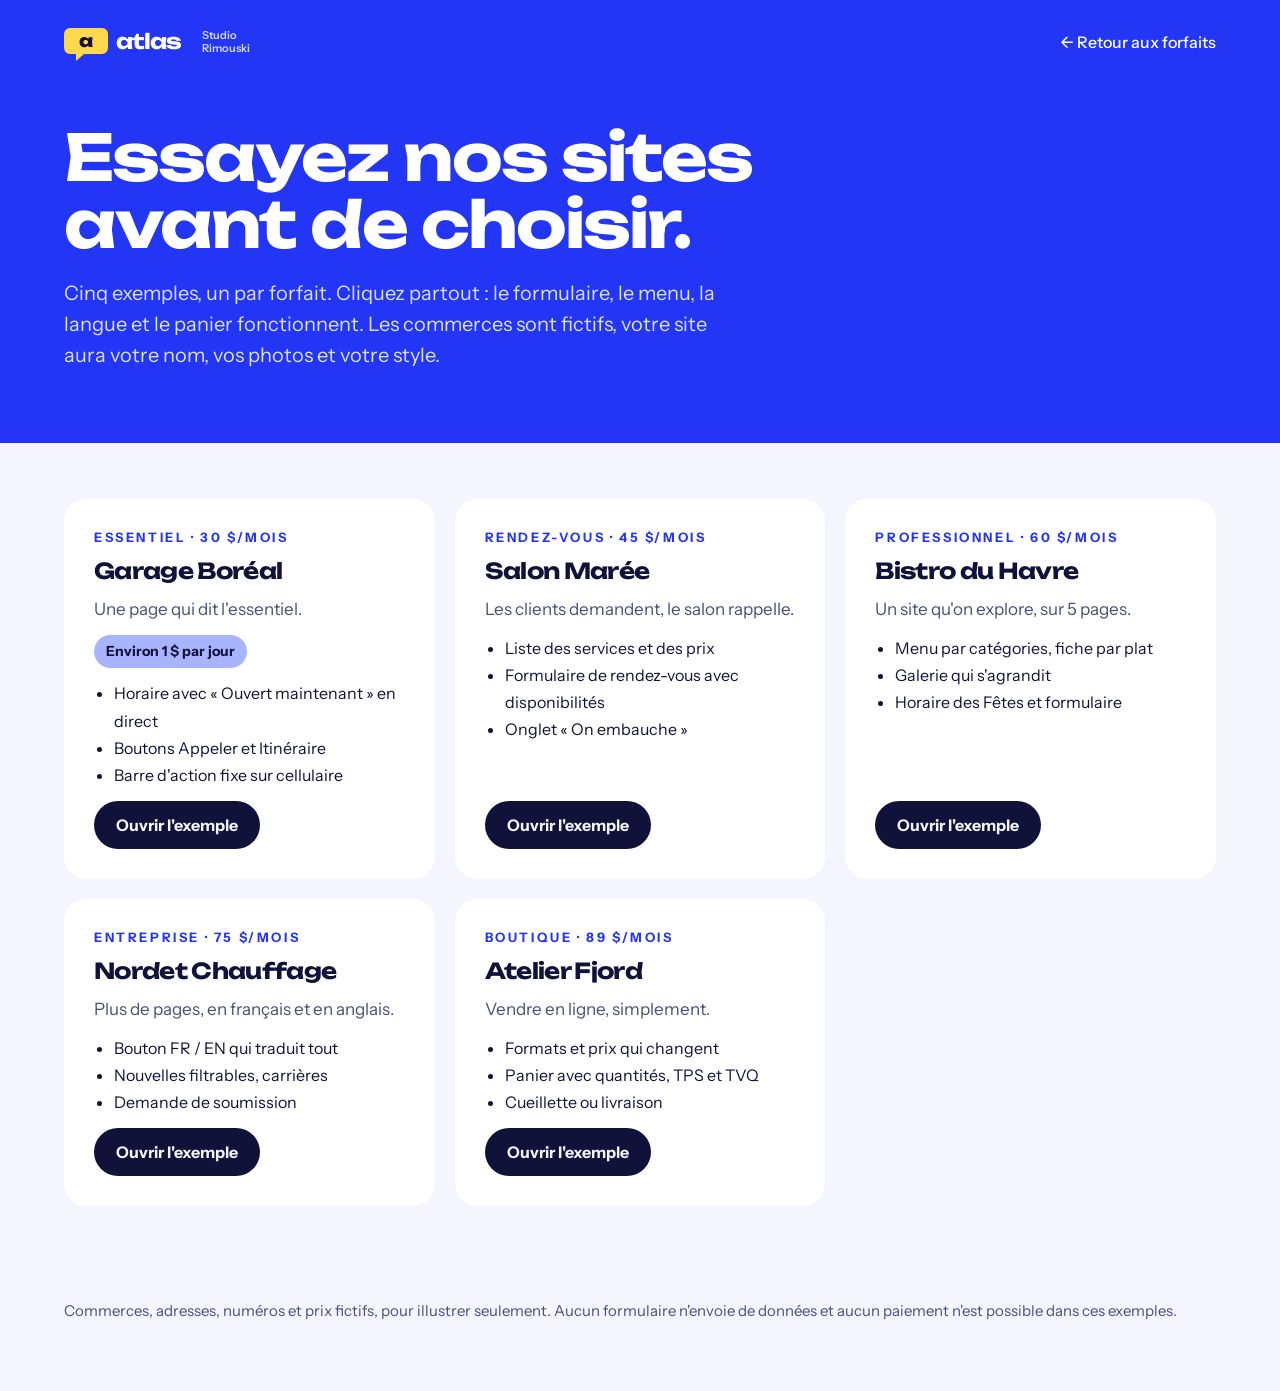
==== exemples/index.html @ 7dc57f56 "Admin : visites en direct fiables et détaillées, mise à jour automatique, vos visites marquées « Vou" ====
<!doctype html>
<html lang="fr">
<head>
<meta charset="utf-8">
<meta name="viewport" content="width=device-width, initial-scale=1">
<title>Exemples de sites | Studio Atlas Rimouski</title>
<meta name="description" content="Cinq exemples de sites à essayer, un par forfait : Essentiel, Rendez-vous, Professionnel, Entreprise et Boutique.">
<link rel="icon" href="../favicon.svg" type="image/svg+xml">
<link rel="preconnect" href="https://fonts.googleapis.com">
<link href="https://fonts.googleapis.com/css2?family=Unbounded:wght@600;700;800&amp;family=Instrument+Sans:wght@400;500;600;700&amp;display=swap" rel="stylesheet">
<style>
  *{box-sizing:border-box}
  body{margin:0;font-family:"Instrument Sans",sans-serif;background:#F4F5FF;color:#10123A}
  a{color:inherit}
  .top{background:#2335F5;color:#FFFFFF}
  .wrap{max-width:1200px;margin:0 auto;padding:0 24px}
  header .wrap{display:flex;justify-content:space-between;align-items:center;gap:16px;flex-wrap:wrap;padding-top:22px;padding-bottom:22px}
  .brand{display:flex;align-items:center;gap:10px;line-height:1.15;text-decoration:none;color:#FFF}
  .brand span:first-child{display:flex;align-items:baseline;gap:3px;font-weight:900;font-size:34px;letter-spacing:-.055em}
  .brand small{font-size:11px;font-weight:600;opacity:.8;max-width:5em}
  .back{font-weight:500;text-decoration:none}
  .intro{padding:40px 24px 72px}
  h1{margin:0;font-size:clamp(40px,6vw,72px);line-height:1;font-weight:900;letter-spacing:-.02em;max-width:900px}
  .intro p{font-size:20px;line-height:1.55;color:#DDE1FF;max-width:680px;margin:20px 0 0}
  .list{display:grid;grid-template-columns:repeat(auto-fit,minmax(300px,1fr));gap:20px;padding-top:56px;padding-bottom:80px}
  .ex{background:#fff;border-radius:22px;padding:28px;display:flex;flex-direction:column;gap:12px;border:2px solid transparent}
  .ex:hover{border-color:#10123A}
  .ex .plan{font-size:13px;font-weight:700;letter-spacing:.2em;color:#2335F5}
  .ex h2{margin:0;font-size:26px;font-weight:900}
  .ex p{margin:0;font-size:17px;line-height:1.55;color:#4A4F7A}
  .ex ul{margin:0;padding-left:20px;line-height:1.7}
  .ex a.go{margin-top:auto;align-self:flex-start;background:#10123A;color:#F4F5FF;padding:14px 22px;border-radius:999px;font-weight:700;text-decoration:none}
  .ex a.go:hover{background:#FFD84D;color:#10123A}
  .note{font-size:15px;color:#4A4F7A;padding-bottom:56px}

body{font-family:"Instrument Sans",sans-serif}
h1,h2,h3{font-family:Unbounded,sans-serif!important;letter-spacing:-.03em!important;font-weight:700!important}
.intro h1{font-size:clamp(34px,5vw,64px)!important;line-height:1.05!important}

h3{line-height:1.2!important}
a:hover{color:inherit}
.ex h2{font-size:22px!important}</style>
</head>
<body>
<div class="top">
  <header><div class="wrap">
    <a class="brand" href="../index.html" aria-label="Studio Atlas Rimouski, accueil"><svg width="128" height="40" viewBox="0 0 128 40" aria-hidden="true"><path d="M6 6h32a6 6 0 0 1 6 6v14a6 6 0 0 1-6 6H20l-8 7v-7H6a6 6 0 0 1-6-6V12a6 6 0 0 1 6-6z" fill="#FFD84D"/><text x="22" y="25" text-anchor="middle" font-family="Unbounded" font-weight="800" font-size="17" fill="#10123A">a</text><text x="52" y="27" font-family="Unbounded" font-weight="700" font-size="21" letter-spacing="-1" fill="currentColor">atlas</text></svg><small>Studio Rimouski</small></a>
    <a class="back" href="../forfaits.html">← Retour aux forfaits</a>
  </div></header>
  <div class="wrap intro">
    <h1>Essayez nos sites avant de choisir.</h1>
    <p>Cinq exemples, un par forfait. Cliquez partout : le formulaire, le menu, la langue et le panier fonctionnent. Les commerces sont fictifs, votre site aura votre nom, vos photos et votre style.</p>
  </div>
</div>

<main class="wrap">
  <div class="list">
    <article class="ex"><span class="plan">ESSENTIEL · 30 $/MOIS</span><h2>Garage Boréal</h2><p>Une page qui dit l'essentiel.</p><p style="margin:0;align-self:flex-start;background:#A9B4FF;color:#10123A;font-weight:700;font-size:14px;padding:6px 12px;border-radius:999px">Environ 1 $ par jour</p><ul><li>Horaire avec « Ouvert maintenant » en direct</li><li>Boutons Appeler et Itinéraire</li><li>Barre d'action fixe sur cellulaire</li></ul><a class="go" href="essentiel.html">Ouvrir l'exemple</a></article>
    <article class="ex"><span class="plan">RENDEZ-VOUS · 45 $/MOIS</span><h2>Salon Marée</h2><p>Les clients demandent, le salon rappelle.</p><ul><li>Liste des services et des prix</li><li>Formulaire de rendez-vous avec disponibilités</li><li>Onglet « On embauche »</li></ul><a class="go" href="rendez-vous.html">Ouvrir l'exemple</a></article>
    <article class="ex"><span class="plan">PROFESSIONNEL · 60 $/MOIS</span><h2>Bistro du Havre</h2><p>Un site qu'on explore, sur 5 pages.</p><ul><li>Menu par catégories, fiche par plat</li><li>Galerie qui s'agrandit</li><li>Horaire des Fêtes et formulaire</li></ul><a class="go" href="professionnel.html">Ouvrir l'exemple</a></article>
    <article class="ex"><span class="plan">ENTREPRISE · 75 $/MOIS</span><h2>Nordet Chauffage</h2><p>Plus de pages, en français et en anglais.</p><ul><li>Bouton FR / EN qui traduit tout</li><li>Nouvelles filtrables, carrières</li><li>Demande de soumission</li></ul><a class="go" href="entreprise.html">Ouvrir l'exemple</a></article>
    <article class="ex"><span class="plan">BOUTIQUE · 89 $/MOIS</span><h2>Atelier Fjord</h2><p>Vendre en ligne, simplement.</p><ul><li>Formats et prix qui changent</li><li>Panier avec quantités, TPS et TVQ</li><li>Cueillette ou livraison</li></ul><a class="go" href="boutique.html">Ouvrir l'exemple</a></article>
  </div>
  <p class="note">Commerces, adresses, numéros et prix fictifs, pour illustrer seulement. Aucun formulaire n'envoie de données et aucun paiement n'est possible dans ces exemples.</p>
</main>
<script src="/stats.js" defer></script>
</body>
</html>
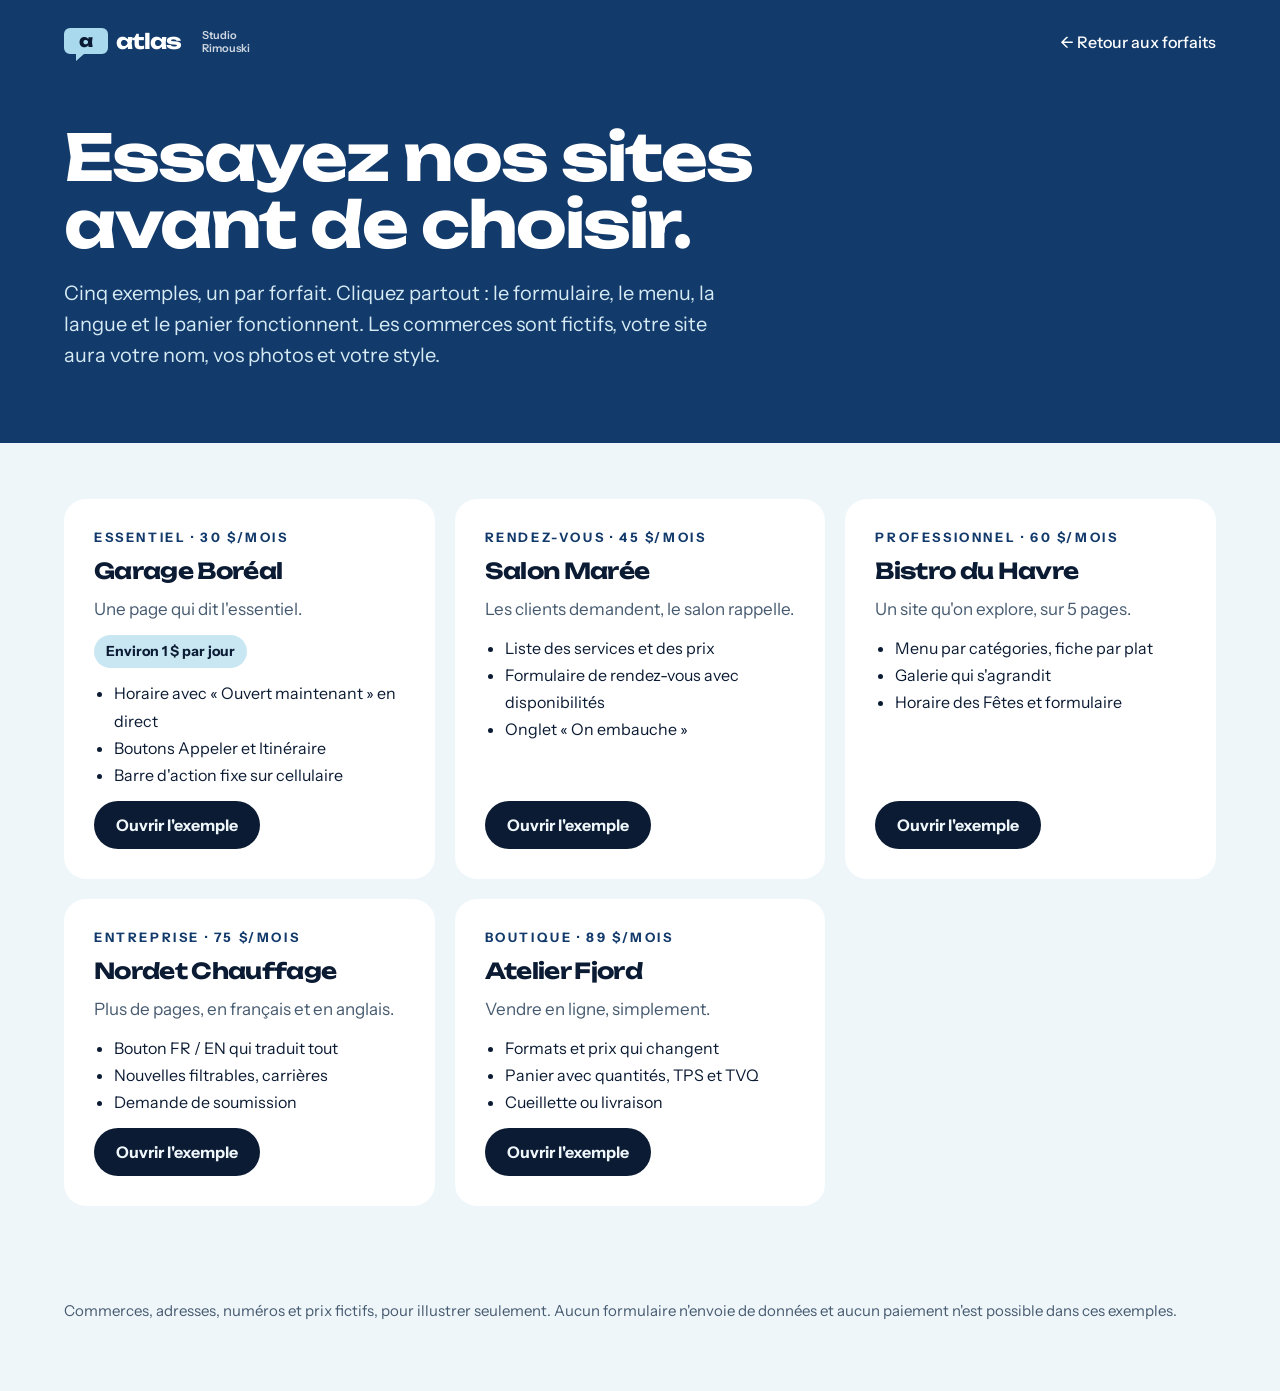
==== commit bbff3a15: "Couleurs : bleu glacier, blanc et marine sur tout le site, le test, le favicon, l'admin et les bande" ====
--- a/exemples/index.html
+++ b/exemples/index.html
@@ -10,9 +10,9 @@
 <link href="https://fonts.googleapis.com/css2?family=Unbounded:wght@600;700;800&amp;family=Instrument+Sans:wght@400;500;600;700&amp;display=swap" rel="stylesheet">
 <style>
   *{box-sizing:border-box}
-  body{margin:0;font-family:"Instrument Sans",sans-serif;background:#F4F5FF;color:#10123A}
+  body{margin:0;font-family:"Instrument Sans",sans-serif;background:#EEF6FA;color:#0B1B33}
   a{color:inherit}
-  .top{background:#2335F5;color:#FFFFFF}
+  .top{background:#123A6B;color:#FFFFFF}
   .wrap{max-width:1200px;margin:0 auto;padding:0 24px}
   header .wrap{display:flex;justify-content:space-between;align-items:center;gap:16px;flex-wrap:wrap;padding-top:22px;padding-bottom:22px}
   .brand{display:flex;align-items:center;gap:10px;line-height:1.15;text-decoration:none;color:#FFF}
@@ -21,17 +21,17 @@
   .back{font-weight:500;text-decoration:none}
   .intro{padding:40px 24px 72px}
   h1{margin:0;font-size:clamp(40px,6vw,72px);line-height:1;font-weight:900;letter-spacing:-.02em;max-width:900px}
-  .intro p{font-size:20px;line-height:1.55;color:#DDE1FF;max-width:680px;margin:20px 0 0}
+  .intro p{font-size:20px;line-height:1.55;color:#D5EAF3;max-width:680px;margin:20px 0 0}
   .list{display:grid;grid-template-columns:repeat(auto-fit,minmax(300px,1fr));gap:20px;padding-top:56px;padding-bottom:80px}
   .ex{background:#fff;border-radius:22px;padding:28px;display:flex;flex-direction:column;gap:12px;border:2px solid transparent}
-  .ex:hover{border-color:#10123A}
-  .ex .plan{font-size:13px;font-weight:700;letter-spacing:.2em;color:#2335F5}
+  .ex:hover{border-color:#0B1B33}
+  .ex .plan{font-size:13px;font-weight:700;letter-spacing:.2em;color:#123A6B}
   .ex h2{margin:0;font-size:26px;font-weight:900}
-  .ex p{margin:0;font-size:17px;line-height:1.55;color:#4A4F7A}
+  .ex p{margin:0;font-size:17px;line-height:1.55;color:#475B70}
   .ex ul{margin:0;padding-left:20px;line-height:1.7}
-  .ex a.go{margin-top:auto;align-self:flex-start;background:#10123A;color:#F4F5FF;padding:14px 22px;border-radius:999px;font-weight:700;text-decoration:none}
-  .ex a.go:hover{background:#FFD84D;color:#10123A}
-  .note{font-size:15px;color:#4A4F7A;padding-bottom:56px}
+  .ex a.go{margin-top:auto;align-self:flex-start;background:#0B1B33;color:#EEF6FA;padding:14px 22px;border-radius:999px;font-weight:700;text-decoration:none}
+  .ex a.go:hover{background:#A9D9EC;color:#0B1B33}
+  .note{font-size:15px;color:#475B70;padding-bottom:56px}
 
 body{font-family:"Instrument Sans",sans-serif}
 h1,h2,h3{font-family:Unbounded,sans-serif!important;letter-spacing:-.03em!important;font-weight:700!important}
@@ -44,7 +44,7 @@
 <body>
 <div class="top">
   <header><div class="wrap">
-    <a class="brand" href="../index.html" aria-label="Studio Atlas Rimouski, accueil"><svg width="128" height="40" viewBox="0 0 128 40" aria-hidden="true"><path d="M6 6h32a6 6 0 0 1 6 6v14a6 6 0 0 1-6 6H20l-8 7v-7H6a6 6 0 0 1-6-6V12a6 6 0 0 1 6-6z" fill="#FFD84D"/><text x="22" y="25" text-anchor="middle" font-family="Unbounded" font-weight="800" font-size="17" fill="#10123A">a</text><text x="52" y="27" font-family="Unbounded" font-weight="700" font-size="21" letter-spacing="-1" fill="currentColor">atlas</text></svg><small>Studio Rimouski</small></a>
+    <a class="brand" href="../index.html" aria-label="Studio Atlas Rimouski, accueil"><svg width="128" height="40" viewBox="0 0 128 40" aria-hidden="true"><path d="M6 6h32a6 6 0 0 1 6 6v14a6 6 0 0 1-6 6H20l-8 7v-7H6a6 6 0 0 1-6-6V12a6 6 0 0 1 6-6z" fill="#A9D9EC"/><text x="22" y="25" text-anchor="middle" font-family="Unbounded" font-weight="800" font-size="17" fill="#0B1B33">a</text><text x="52" y="27" font-family="Unbounded" font-weight="700" font-size="21" letter-spacing="-1" fill="currentColor">atlas</text></svg><small>Studio Rimouski</small></a>
     <a class="back" href="../forfaits.html">← Retour aux forfaits</a>
   </div></header>
   <div class="wrap intro">
@@ -55,7 +55,7 @@
 
 <main class="wrap">
   <div class="list">
-    <article class="ex"><span class="plan">ESSENTIEL · 30 $/MOIS</span><h2>Garage Boréal</h2><p>Une page qui dit l'essentiel.</p><p style="margin:0;align-self:flex-start;background:#A9B4FF;color:#10123A;font-weight:700;font-size:14px;padding:6px 12px;border-radius:999px">Environ 1 $ par jour</p><ul><li>Horaire avec « Ouvert maintenant » en direct</li><li>Boutons Appeler et Itinéraire</li><li>Barre d'action fixe sur cellulaire</li></ul><a class="go" href="essentiel.html">Ouvrir l'exemple</a></article>
+    <article class="ex"><span class="plan">ESSENTIEL · 30 $/MOIS</span><h2>Garage Boréal</h2><p>Une page qui dit l'essentiel.</p><p style="margin:0;align-self:flex-start;background:#C9E7F3;color:#0B1B33;font-weight:700;font-size:14px;padding:6px 12px;border-radius:999px">Environ 1 $ par jour</p><ul><li>Horaire avec « Ouvert maintenant » en direct</li><li>Boutons Appeler et Itinéraire</li><li>Barre d'action fixe sur cellulaire</li></ul><a class="go" href="essentiel.html">Ouvrir l'exemple</a></article>
     <article class="ex"><span class="plan">RENDEZ-VOUS · 45 $/MOIS</span><h2>Salon Marée</h2><p>Les clients demandent, le salon rappelle.</p><ul><li>Liste des services et des prix</li><li>Formulaire de rendez-vous avec disponibilités</li><li>Onglet « On embauche »</li></ul><a class="go" href="rendez-vous.html">Ouvrir l'exemple</a></article>
     <article class="ex"><span class="plan">PROFESSIONNEL · 60 $/MOIS</span><h2>Bistro du Havre</h2><p>Un site qu'on explore, sur 5 pages.</p><ul><li>Menu par catégories, fiche par plat</li><li>Galerie qui s'agrandit</li><li>Horaire des Fêtes et formulaire</li></ul><a class="go" href="professionnel.html">Ouvrir l'exemple</a></article>
     <article class="ex"><span class="plan">ENTREPRISE · 75 $/MOIS</span><h2>Nordet Chauffage</h2><p>Plus de pages, en français et en anglais.</p><ul><li>Bouton FR / EN qui traduit tout</li><li>Nouvelles filtrables, carrières</li><li>Demande de soumission</li></ul><a class="go" href="entreprise.html">Ouvrir l'exemple</a></article>
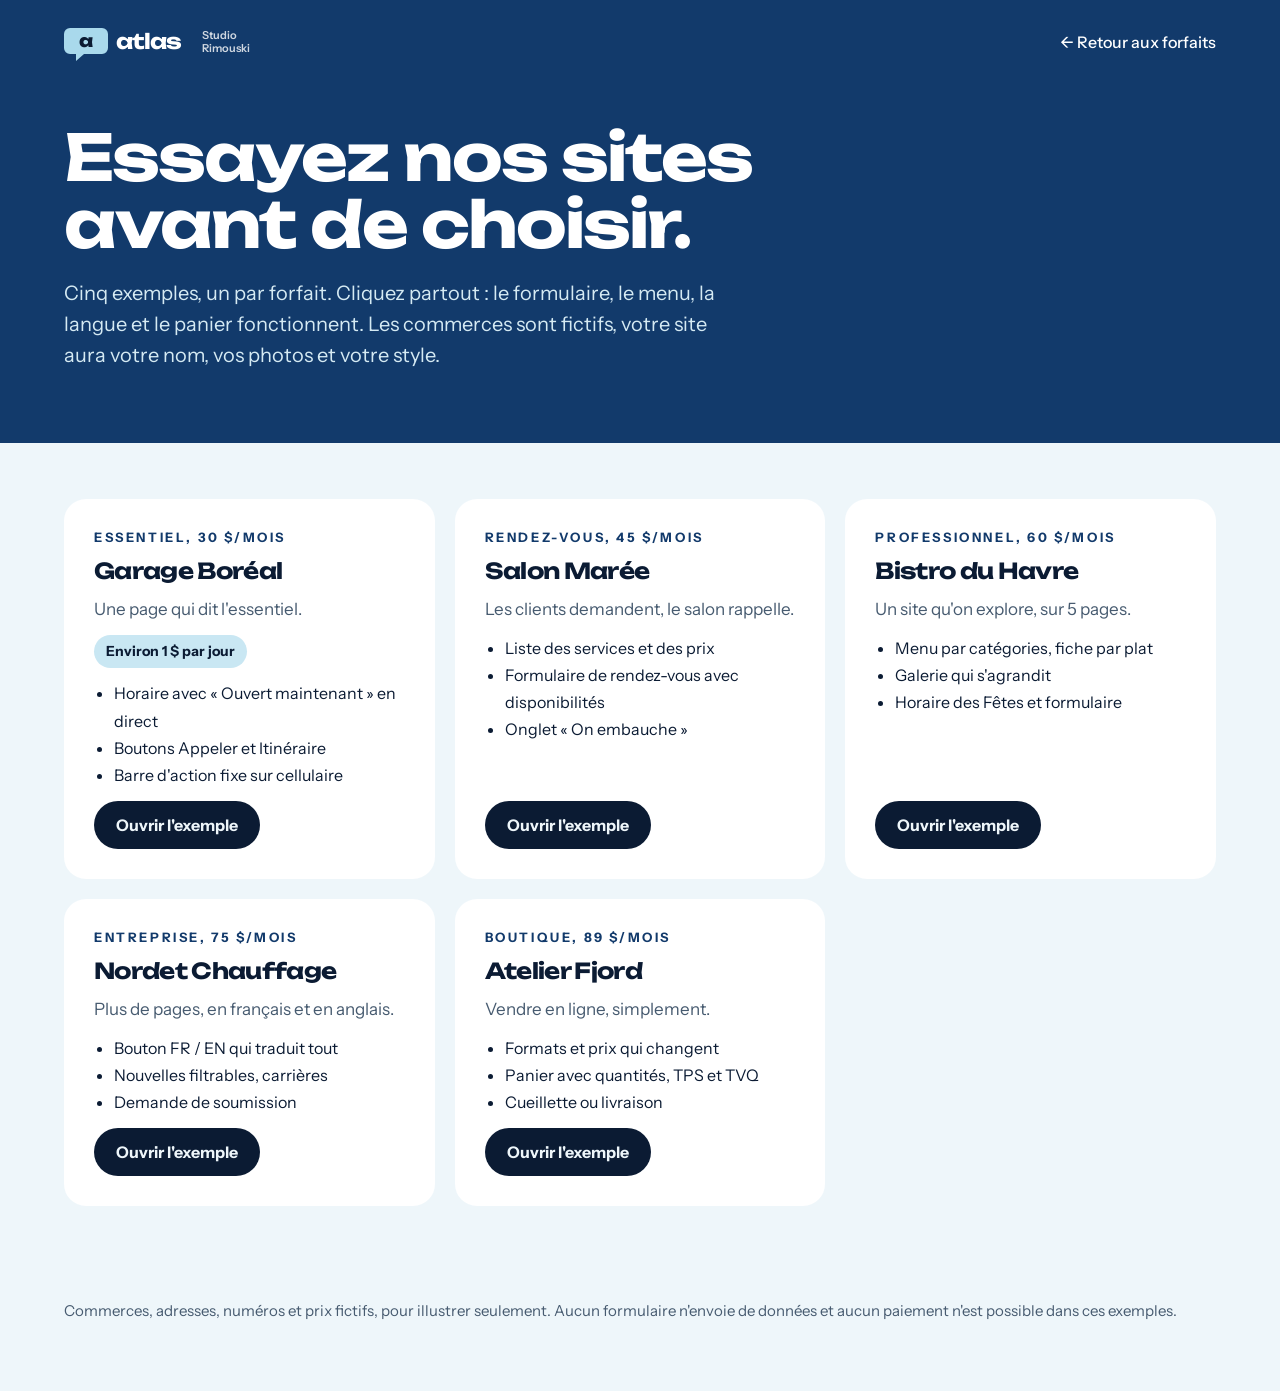
==== commit 2fb66a08: "Retire l'avant/après et ce qui fait générique Retire les 4 cartes de promesses, la citation signée p" ====
--- a/exemples/index.html
+++ b/exemples/index.html
@@ -5,6 +5,10 @@
 <meta name="viewport" content="width=device-width, initial-scale=1">
 <title>Exemples de sites | Studio Atlas Rimouski</title>
 <meta name="description" content="Cinq exemples de sites à essayer, un par forfait : Essentiel, Rendez-vous, Professionnel, Entreprise et Boutique.">
+<meta property="og:type" content="website"><meta property="og:site_name" content="Studio Atlas Rimouski"><meta property="og:locale" content="fr_CA">
+<meta property="og:title" content="Exemples de sites | Studio Atlas Rimouski"><meta property="og:description" content="Cinq exemples de sites à essayer, un par forfait : Essentiel, Rendez-vous, Professionnel, Entreprise et Boutique."><meta property="og:url" content="https://studioatlasrimouski.ca/exemples/">
+<meta property="og:image" content="https://studioatlasrimouski.ca/og.png"><meta property="og:image:width" content="1200"><meta property="og:image:height" content="630"><meta name="twitter:card" content="summary_large_image">
+<link rel="canonical" href="https://studioatlasrimouski.ca/exemples/">
 <link rel="icon" href="../favicon.svg" type="image/svg+xml">
 <link rel="preconnect" href="https://fonts.googleapis.com">
 <link href="https://fonts.googleapis.com/css2?family=Unbounded:wght@600;700;800&amp;family=Instrument+Sans:wght@400;500;600;700&amp;display=swap" rel="stylesheet">
@@ -40,6 +44,7 @@
 h3{line-height:1.2!important}
 a:hover{color:inherit}
 .ex h2{font-size:22px!important}</style>
+<link rel="stylesheet" href="../interactif.css">
 </head>
 <body>
 <div class="top">
@@ -55,14 +60,15 @@
 
 <main class="wrap">
   <div class="list">
-    <article class="ex"><span class="plan">ESSENTIEL · 30 $/MOIS</span><h2>Garage Boréal</h2><p>Une page qui dit l'essentiel.</p><p style="margin:0;align-self:flex-start;background:#C9E7F3;color:#0B1B33;font-weight:700;font-size:14px;padding:6px 12px;border-radius:999px">Environ 1 $ par jour</p><ul><li>Horaire avec « Ouvert maintenant » en direct</li><li>Boutons Appeler et Itinéraire</li><li>Barre d'action fixe sur cellulaire</li></ul><a class="go" href="essentiel.html">Ouvrir l'exemple</a></article>
-    <article class="ex"><span class="plan">RENDEZ-VOUS · 45 $/MOIS</span><h2>Salon Marée</h2><p>Les clients demandent, le salon rappelle.</p><ul><li>Liste des services et des prix</li><li>Formulaire de rendez-vous avec disponibilités</li><li>Onglet « On embauche »</li></ul><a class="go" href="rendez-vous.html">Ouvrir l'exemple</a></article>
-    <article class="ex"><span class="plan">PROFESSIONNEL · 60 $/MOIS</span><h2>Bistro du Havre</h2><p>Un site qu'on explore, sur 5 pages.</p><ul><li>Menu par catégories, fiche par plat</li><li>Galerie qui s'agrandit</li><li>Horaire des Fêtes et formulaire</li></ul><a class="go" href="professionnel.html">Ouvrir l'exemple</a></article>
-    <article class="ex"><span class="plan">ENTREPRISE · 75 $/MOIS</span><h2>Nordet Chauffage</h2><p>Plus de pages, en français et en anglais.</p><ul><li>Bouton FR / EN qui traduit tout</li><li>Nouvelles filtrables, carrières</li><li>Demande de soumission</li></ul><a class="go" href="entreprise.html">Ouvrir l'exemple</a></article>
-    <article class="ex"><span class="plan">BOUTIQUE · 89 $/MOIS</span><h2>Atelier Fjord</h2><p>Vendre en ligne, simplement.</p><ul><li>Formats et prix qui changent</li><li>Panier avec quantités, TPS et TVQ</li><li>Cueillette ou livraison</li></ul><a class="go" href="boutique.html">Ouvrir l'exemple</a></article>
+    <article class="ex"><span class="plan">ESSENTIEL, 30 $/MOIS</span><h2>Garage Boréal</h2><p>Une page qui dit l'essentiel.</p><p style="margin:0;align-self:flex-start;background:#C9E7F3;color:#0B1B33;font-weight:700;font-size:14px;padding:6px 12px;border-radius:999px">Environ 1 $ par jour</p><ul><li>Horaire avec « Ouvert maintenant » en direct</li><li>Boutons Appeler et Itinéraire</li><li>Barre d'action fixe sur cellulaire</li></ul><a class="go" href="essentiel.html">Ouvrir l'exemple</a></article>
+    <article class="ex"><span class="plan">RENDEZ-VOUS, 45 $/MOIS</span><h2>Salon Marée</h2><p>Les clients demandent, le salon rappelle.</p><ul><li>Liste des services et des prix</li><li>Formulaire de rendez-vous avec disponibilités</li><li>Onglet « On embauche »</li></ul><a class="go" href="rendez-vous.html">Ouvrir l'exemple</a></article>
+    <article class="ex"><span class="plan">PROFESSIONNEL, 60 $/MOIS</span><h2>Bistro du Havre</h2><p>Un site qu'on explore, sur 5 pages.</p><ul><li>Menu par catégories, fiche par plat</li><li>Galerie qui s'agrandit</li><li>Horaire des Fêtes et formulaire</li></ul><a class="go" href="professionnel.html">Ouvrir l'exemple</a></article>
+    <article class="ex"><span class="plan">ENTREPRISE, 75 $/MOIS</span><h2>Nordet Chauffage</h2><p>Plus de pages, en français et en anglais.</p><ul><li>Bouton FR / EN qui traduit tout</li><li>Nouvelles filtrables, carrières</li><li>Demande de soumission</li></ul><a class="go" href="entreprise.html">Ouvrir l'exemple</a></article>
+    <article class="ex"><span class="plan">BOUTIQUE, 89 $/MOIS</span><h2>Atelier Fjord</h2><p>Vendre en ligne, simplement.</p><ul><li>Formats et prix qui changent</li><li>Panier avec quantités, TPS et TVQ</li><li>Cueillette ou livraison</li></ul><a class="go" href="boutique.html">Ouvrir l'exemple</a></article>
   </div>
   <p class="note">Commerces, adresses, numéros et prix fictifs, pour illustrer seulement. Aucun formulaire n'envoie de données et aucun paiement n'est possible dans ces exemples.</p>
 </main>
 <script src="/stats.js" defer></script>
+<script src="../interactif.js" defer></script>
 </body>
 </html>
--- a/interactif.css
+++ b/interactif.css
@@ -0,0 +1,150 @@
+/* Studio Atlas : sections interactives (texto, avant/après, sélecteur, étapes, calculateur, barre mobile) */
+
+/* 1. Ligne texto à essayer */
+.ls-try{margin-top:28px;background:#123A6B;border:1px solid #2A4A78;border-radius:22px;padding:20px}
+.ls-try-t{font-weight:700;color:#fff;margin-bottom:12px;font-size:16px}
+.ls-chips{display:flex;flex-wrap:wrap;gap:8px;margin-bottom:12px}
+.ls-chips button,.pick-chips button,.calc-plans button{font:inherit;font-weight:600;font-size:14px;border:0;cursor:pointer;border-radius:999px;padding:9px 14px;transition:background .15s,color .15s,transform .15s}
+.ls-chips button{background:#0B1B33;color:#D5EAF3;box-shadow:inset 0 0 0 1px #2A4A78}
+.ls-chips button:hover{background:#0F2648;color:#fff}
+.ls-chips button[aria-pressed=true]{background:#F2B544;color:#0B1B33;box-shadow:none}
+.ls-form{display:flex;gap:8px}
+.ls-form input{flex:1;min-width:0;font:inherit;font-size:15px;border:0;border-radius:999px;padding:11px 16px;background:#fff;color:#0B1B33}
+.ls-form button{font:inherit;font-weight:700;font-size:15px;border:0;border-radius:999px;padding:11px 18px;background:#F2B544;color:#0B1B33;cursor:pointer}
+.ls-form button:disabled,.ls-chips button:disabled{opacity:.55;cursor:default}
+.ls-special{display:none;background:#fff;border:1px solid #EADBC8;border-radius:12px;padding:10px 14px;margin:0 0 14px}
+.ls-special.on{display:flex;justify-content:space-between;align-items:center;gap:10px;animation:lsin .5s ease}
+.ls-special small{display:block;font-weight:700;font-size:12px;color:#7A5A44}
+.ls-special strong{font-family:Georgia,serif;font-size:17px;color:#3B2416}
+.ls-special b{color:#B5452B}
+.ls-banner.gold{background:#F2B544;color:#0B1B33}
+.ls-saved.in{opacity:1;transform:none}
+.ls-hours .ls-new-row{animation:lsin .5s ease}
+@keyframes lsin{from{opacity:0;transform:translateY(-6px)}to{opacity:1;transform:none}}
+
+/* 3. Choisissez votre commerce */
+.pick-chips{display:flex;flex-wrap:wrap;gap:10px;margin-bottom:30px}
+.pick-chips button{background:#EEF6FA;color:#0B1B33;font-size:15px;padding:11px 18px}
+.pick-chips button:hover{background:#D2E5EE}
+.pick-chips button[aria-selected=true]{background:#0B1B33;color:#fff}
+.pick-body{display:grid;grid-template-columns:300px 1fr;gap:48px;align-items:center}
+.pick-phone{background:#123A6B;border-radius:34px;padding:10px;box-shadow:0 30px 60px rgba(11,27,51,.22)}
+.pick-phone .frame{aspect-ratio:390/844;border-radius:25px}
+.pick-phone .frame iframe{width:390px;height:844px;transition:opacity .25s}
+.pick-phone.loading iframe{opacity:.25}
+.pick-info .pick-tag{display:inline-block;background:#F2B544;color:#0B1B33;font-weight:700;font-size:14px;padding:6px 12px;border-radius:999px;margin-bottom:14px}
+.pick-info h3{font-size:clamp(26px,3vw,38px);margin-bottom:10px}
+.pick-info>p{color:#475B70;font-size:18px;max-width:44ch;margin-bottom:18px}
+.pick-info ul{margin-bottom:26px;display:grid;gap:8px}
+.pick-info li{display:flex;gap:10px;align-items:flex-start;color:#0B1B33}
+.pick-info li:before{content:"";flex:none;width:18px;height:18px;margin-top:4px;border-radius:50%;background:#A9D9EC url("data:image/svg+xml,%3Csvg xmlns='http://www.w3.org/2000/svg' viewBox='0 0 24 24'%3E%3Cpath d='M6 12l4 4 8-8' fill='none' stroke='%230B1B33' stroke-width='3' stroke-linecap='round' stroke-linejoin='round'/%3E%3C/svg%3E") center/12px no-repeat}
+.pick-info .pick-day{color:#475B70;font-size:15px;margin-left:8px}
+.pick-acts{display:flex;gap:12px;flex-wrap:wrap}
+
+/* 5. Comment ça marche : le site se construit */
+.st-grid{display:grid;grid-template-columns:1fr 330px;gap:56px;align-items:start}
+.steps .st-grid ol{display:flex;flex-direction:column;gap:0}
+.steps .st-grid li{border-top:0;border-left:4px solid #D2E5EE;padding:26px 0 26px 26px;min-height:150px;cursor:pointer;transition:border-color .3s}
+.steps .st-grid li h3,.steps .st-grid li p{transition:opacity .3s}
+.steps .st-grid li:not(.on) h3,.steps .st-grid li:not(.on) p{opacity:.45}
+.steps .st-grid li.on{border-color:#F2B544}
+.steps .st-grid li:last-child{border-color:#D2E5EE}.steps .st-grid li:last-child.on{border-color:#F2B544}
+.st-vis{position:sticky;top:110px}
+.st-phone{position:relative;background:#123A6B;border-radius:34px;padding:10px;box-shadow:0 30px 60px rgba(11,27,51,.22);width:300px;margin:0 auto}
+.st-scr{position:relative;border-radius:25px;overflow:hidden;background:#F6F8FA;height:560px}
+.st-url{display:flex;align-items:center;gap:6px;margin:12px 12px 0;background:#E4EAF0;border-radius:999px;padding:7px 12px;font-size:12px;color:#475B70}
+.st-url svg{opacity:0;transition:opacity .4s}
+.st-url span{transition:color .4s}
+.st-blk{margin:12px 14px 0;border-radius:12px;background:#E4EAF0;transition:background .5s,transform .5s,box-shadow .5s}
+.st-blk.b1{height:26px;width:46%}
+.st-blk.b2{height:150px;overflow:hidden;position:relative}
+.st-blk.b3{height:20px;width:80%}.st-blk.b3b{height:20px;width:60%;margin-top:8px}
+.st-blk.b4{height:100px}
+.st-blk.b5{height:40px;width:52%;border-radius:999px}
+.st-scr .st-chat{position:absolute;left:14px;right:14px;bottom:18px;display:flex;flex-direction:column;gap:8px}
+.st-bub{max-width:82%;font-size:13px;line-height:1.35;padding:9px 12px;border-radius:15px;opacity:0;transform:translateY(8px);transition:opacity .35s,transform .35s}
+.st-bub.me{align-self:flex-end;background:#123A6B;color:#fff;border-bottom-right-radius:4px}
+.st-bub.at{align-self:flex-start;background:#fff;border:1px solid #D2E5EE;color:#0B1B33;border-bottom-left-radius:4px}
+.st-pill{position:absolute;top:56px;right:14px;background:#1F7A4D;color:#fff;font-size:12px;font-weight:700;padding:5px 10px;border-radius:999px;opacity:0;transform:scale(.8);transition:opacity .3s,transform .3s}
+.st-cap{text-align:center;color:#475B70;font-size:14px;margin-top:14px;min-height:20px}
+/* états */
+.st-phone[data-st="1"] .st-bub.s1{opacity:1;transform:none}
+.st-phone[data-st="1"] .st-bub.s1b{opacity:1;transform:none;transition-delay:.5s}
+.st-phone[data-st="2"] .st-blk,.st-phone[data-st="3"] .st-blk,.st-phone[data-st="4"] .st-blk{background:#fff;box-shadow:0 2px 10px rgba(11,27,51,.06)}
+.st-phone:is([data-st="2"],[data-st="3"],[data-st="4"]) .st-blk.b1{background:#0B1B33}
+.st-phone:is([data-st="2"],[data-st="3"],[data-st="4"]) .st-blk.b2{background:linear-gradient(160deg,#A9D9EC,#2F86B5)}
+.st-phone:is([data-st="2"],[data-st="3"],[data-st="4"]) .st-blk.b3,.st-phone:is([data-st="2"],[data-st="3"],[data-st="4"]) .st-blk.b3b{background:#C9D6E2}
+.st-phone:is([data-st="2"],[data-st="3"],[data-st="4"]) .st-blk.b5{background:#F2B544}
+.st-phone[data-st="2"] .st-blk{animation:stpop .5s ease both}
+.st-phone[data-st="2"] .b2{animation-delay:.12s}.st-phone[data-st="2"] .b3{animation-delay:.24s}.st-phone[data-st="2"] .b3b{animation-delay:.3s}.st-phone[data-st="2"] .b4{animation-delay:.38s}.st-phone[data-st="2"] .b5{animation-delay:.5s}
+@keyframes stpop{from{transform:translateY(12px) scale(.96);opacity:.4}to{transform:none;opacity:1}}
+.st-blk.b2 i{position:absolute;bottom:0;left:0;right:0;height:46%;background:#123A6B;clip-path:polygon(0 60%,20% 20%,38% 55%,58% 10%,80% 50%,100% 25%,100% 100%,0 100%);opacity:0;transition:opacity .5s}
+.st-phone:is([data-st="2"],[data-st="3"],[data-st="4"]) .st-blk.b2 i{opacity:.9}
+.st-blk.b4{display:flex;flex-direction:column;justify-content:center;gap:8px;padding:0 14px;font-size:12px;color:#0B1B33}
+.st-blk.b4 div{display:flex;justify-content:space-between;opacity:0;transition:opacity .4s}
+.st-phone:is([data-st="2"],[data-st="3"],[data-st="4"]) .st-blk.b4 div{opacity:1}
+.st-blk.b4 .new{display:none;color:#B5452B;font-weight:700}
+.st-phone[data-st="4"] .st-blk.b4 .old{text-decoration:line-through;color:#93A3B3}
+.st-phone[data-st="4"] .st-blk.b4 .new{display:inline;margin-left:6px}
+.st-phone[data-st="4"] .st-blk.b4{animation:stflash 1.4s ease}
+@keyframes stflash{30%{box-shadow:0 0 0 4px #F2B544}}
+.st-phone:is([data-st="3"],[data-st="4"]) .st-url svg{opacity:1}
+.st-phone:is([data-st="3"],[data-st="4"]) .st-url span{color:#0B1B33}
+.st-phone[data-st="3"] .st-pill{opacity:1;transform:none}
+.st-phone[data-st="4"] .st-bub.s4{opacity:1;transform:none}
+.st-phone[data-st="4"] .st-bub.s4b{opacity:1;transform:none;transition-delay:.9s}
+.st-phone[data-st="4"] .st-pill.s4p{opacity:1;transform:none;transition-delay:.6s}
+
+/* 6. Calculateur */
+.calc{max-width:1200px;margin:0 auto;padding:24px 24px 72px;box-sizing:border-box}
+.calc-box{background:#0B1B33;color:#fff;border-radius:32px;padding:clamp(24px,4vw,48px);display:grid;grid-template-columns:1.2fr 1fr;gap:clamp(24px,4vw,56px)}
+.calc h2{font-family:Unbounded,system-ui,sans-serif;font-size:clamp(28px,3.4vw,44px);letter-spacing:-.03em;line-height:1.06;margin:0 0 10px}
+.calc .calc-lead{color:#D5EAF3;margin:0 0 26px;font-size:17px}
+.calc fieldset{border:0;margin:0 0 22px;padding:0}
+.calc legend{font-weight:700;color:#A9D9EC;margin-bottom:12px;font-size:15px;padding:0}
+.calc-opt{display:flex;gap:12px;align-items:flex-start;padding:10px 0;border-top:1px solid #1F3A60;cursor:pointer;font-size:16px;line-height:1.4}
+.calc-opt:first-of-type{border-top:0}
+.calc-opt input{width:20px;height:20px;margin:2px 0 0;accent-color:#F2B544;flex:none}
+.calc-opt small{display:block;color:#93B3C4;font-size:13.5px}
+.calc-plans{display:flex;flex-wrap:wrap;gap:8px}
+.calc-plans button{background:#123A6B;color:#D5EAF3}
+.calc-plans button[aria-pressed=true]{background:#F2B544;color:#0B1B33}
+.calc-out{background:#123A6B;border:1px solid #2A4A78;border-radius:26px;padding:28px;align-self:start;position:sticky;top:100px}
+.calc-out .co-plan{color:#A9D9EC;font-weight:700;margin:0 0 4px}
+.calc-out .co-price{font-family:Unbounded,system-ui,sans-serif;font-size:clamp(44px,5vw,64px);letter-spacing:-.04em;line-height:1;margin:0}
+.calc-out .co-price small{font-family:"Instrument Sans",system-ui,sans-serif;font-size:18px;letter-spacing:0;color:#D5EAF3;margin-left:6px}
+.calc-out .co-day{display:inline-block;margin:12px 0 18px;background:#F2B544;color:#0B1B33;font-weight:700;padding:5px 12px;border-radius:999px;font-size:15px}
+.calc-out dl{margin:0 0 22px;display:grid;gap:10px}
+.calc-out dl div{display:flex;justify-content:space-between;gap:14px;border-top:1px solid #2A4A78;padding-top:10px;font-size:15px}
+.calc-out dt{color:#D5EAF3}.calc-out dd{margin:0;font-weight:700;text-align:right}
+.calc-out .co-fine{font-size:13.5px;color:#93B3C4;margin:14px 0 0}
+.calc-toggle{display:flex;align-items:center;gap:10px;margin:0 0 18px;font-size:15px;cursor:pointer}
+.calc-toggle input{width:20px;height:20px;accent-color:#F2B544}
+.calc-out .btn{width:100%;justify-content:center}
+
+.calc .btn{display:inline-flex;align-items:center;gap:10px;font-weight:700;text-decoration:none;padding:16px 26px;border-radius:999px;font-size:16px;background:#F2B544;color:#0B1B33;box-shadow:0 6px 0 #C98D1E;transition:transform .15s,background .15s}
+.calc .btn:hover{background:#F7C96A;transform:translateY(-1px)}
+
+/* 7. Barre collante mobile */
+.sa-sticky{position:fixed;left:12px;right:12px;bottom:12px;z-index:60;display:none;align-items:center;justify-content:space-between;gap:12px;background:#0B1B33;color:#fff;border-radius:999px;padding:8px 8px 8px 20px;box-shadow:0 14px 34px rgba(11,27,51,.35);transform:translateY(140%);transition:transform .35s ease}
+.sa-sticky.on{transform:none}
+.sa-sticky p{margin:0;font-size:14px;line-height:1.2}
+.sa-sticky p b{display:block;font-size:15px}
+.sa-sticky p span{color:#A9D9EC}
+.sa-sticky a{flex:none;background:#F2B544;color:#0B1B33;font-weight:700;text-decoration:none;border-radius:999px;padding:12px 16px;font-size:14px}
+@media (max-width:760px){.sa-sticky{display:flex}}
+
+@media (max-width:900px){
+ .pick-body{grid-template-columns:1fr;gap:30px}
+ .pick-phone{width:min(280px,78vw);margin:0 auto}
+ .st-grid{grid-template-columns:1fr;gap:28px}
+ .st-vis{position:relative;top:0;order:-1}
+ .st-phone{width:240px}.st-scr{height:440px}
+ .steps .st-grid li{min-height:0;padding:16px 0 16px 20px}
+ .calc-box{grid-template-columns:1fr}
+ .calc-out{position:relative;top:0}
+}
+@media (prefers-reduced-motion:reduce){
+ .st-phone *{animation:none!important;transition:none!important}
+ .sa-sticky{transition:none}
+}
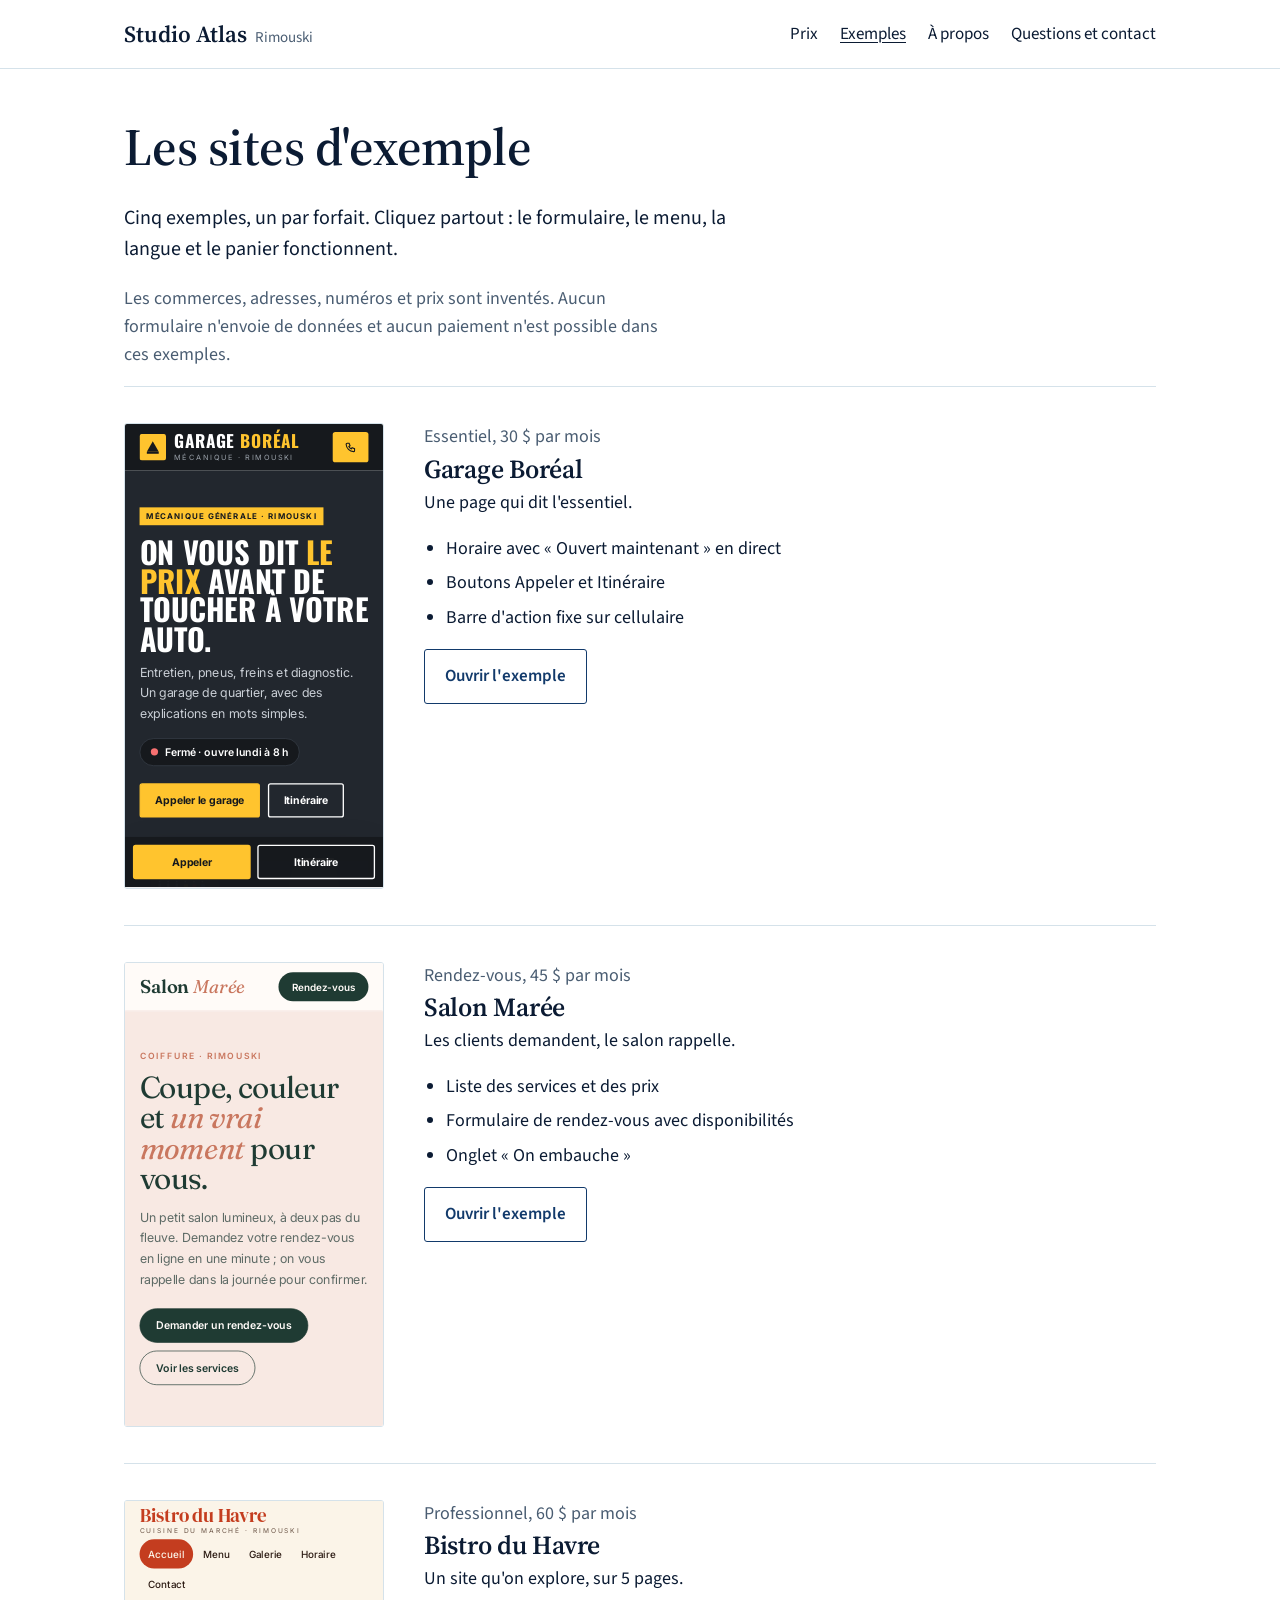
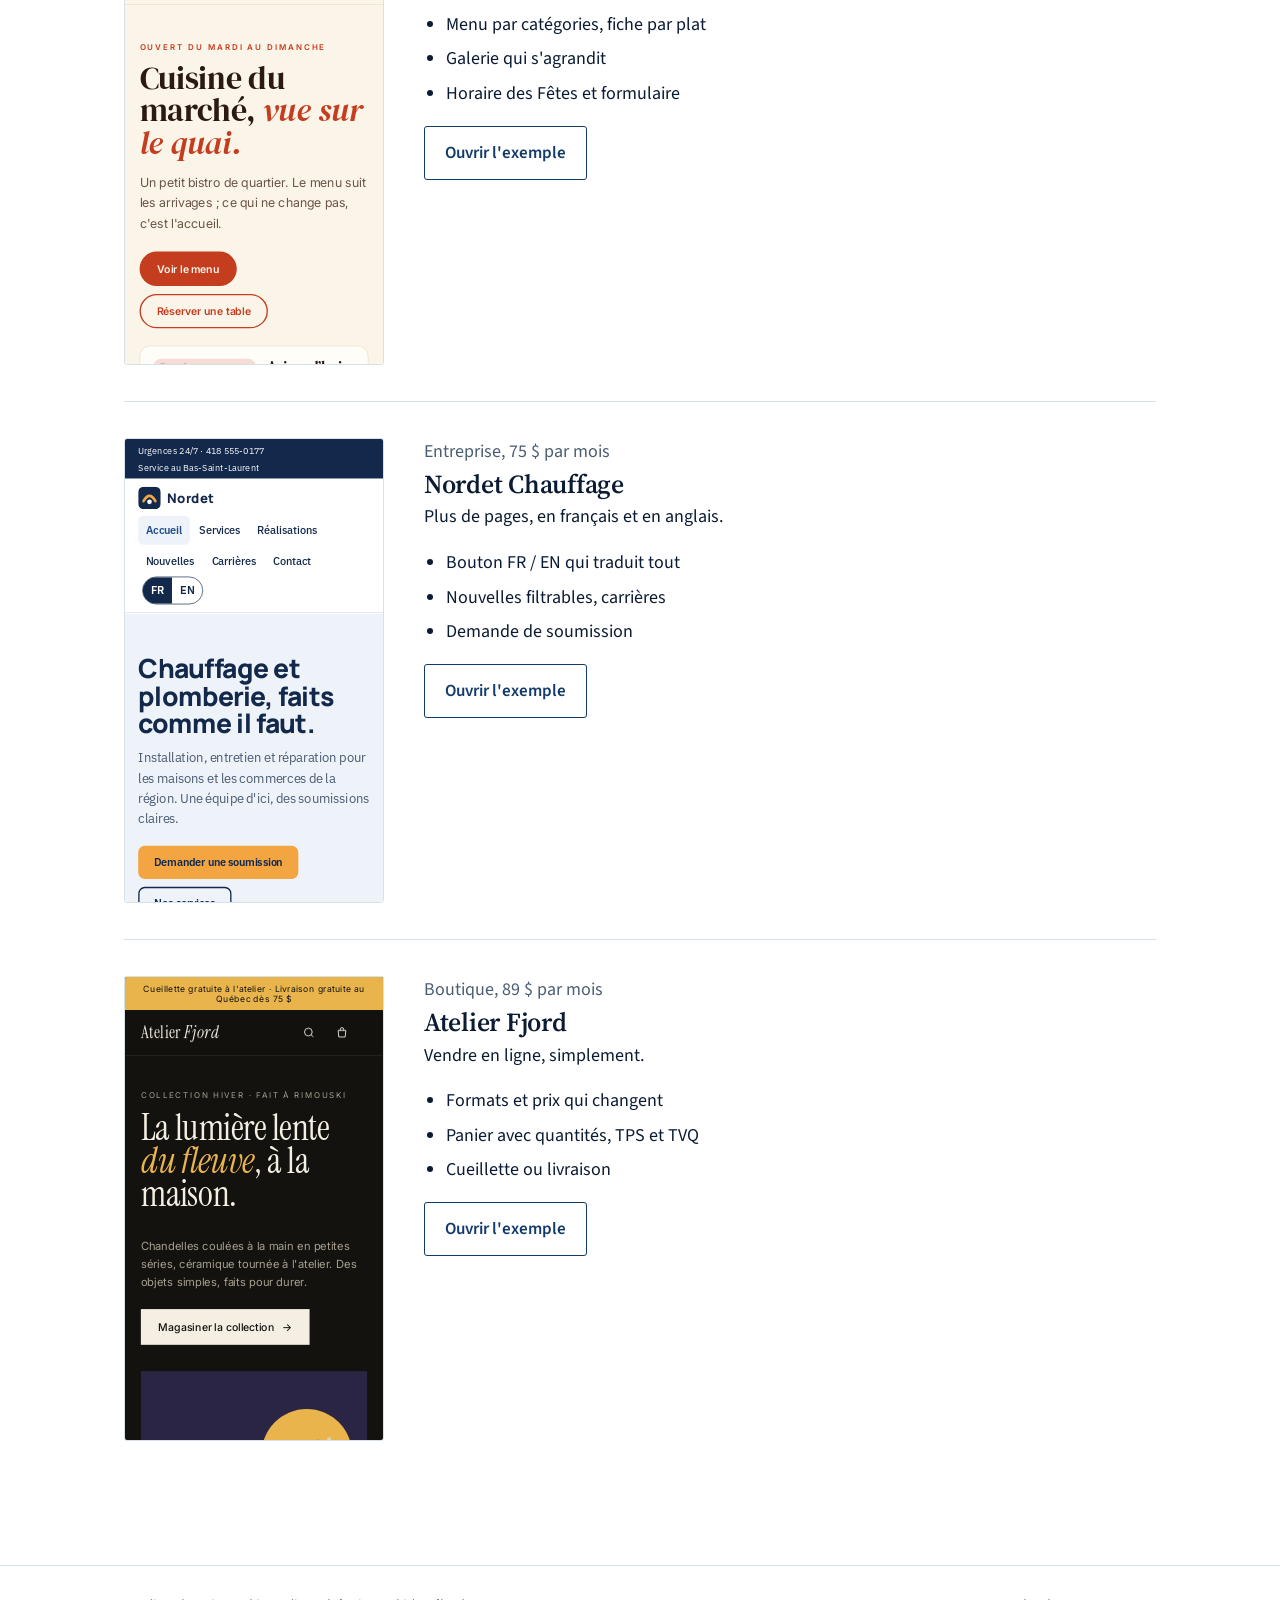
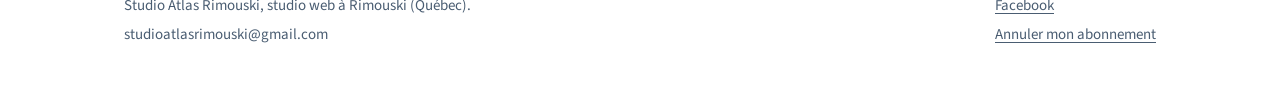
==== commit 2dc8fa1a: "Refonte sobre du site, sans le look généré Nouveau style partagé (site.css) : polices Source Serif 4" ====
--- a/exemples/index.html
+++ b/exemples/index.html
@@ -1,74 +1,63 @@
-<!doctype html>
-<html lang="fr">
+<!DOCTYPE html>
+<html lang="fr-CA">
 <head>
 <meta charset="utf-8">
 <meta name="viewport" content="width=device-width, initial-scale=1">
 <title>Exemples de sites | Studio Atlas Rimouski</title>
 <meta name="description" content="Cinq exemples de sites à essayer, un par forfait : Essentiel, Rendez-vous, Professionnel, Entreprise et Boutique.">
-<meta property="og:type" content="website"><meta property="og:site_name" content="Studio Atlas Rimouski"><meta property="og:locale" content="fr_CA">
-<meta property="og:title" content="Exemples de sites | Studio Atlas Rimouski"><meta property="og:description" content="Cinq exemples de sites à essayer, un par forfait : Essentiel, Rendez-vous, Professionnel, Entreprise et Boutique."><meta property="og:url" content="https://studioatlasrimouski.ca/exemples/">
-<meta property="og:image" content="https://studioatlasrimouski.ca/og.png"><meta property="og:image:width" content="1200"><meta property="og:image:height" content="630"><meta name="twitter:card" content="summary_large_image">
+<meta property="og:type" content="website">
+<meta property="og:site_name" content="Studio Atlas Rimouski">
+<meta property="og:locale" content="fr_CA">
+<meta property="og:title" content="Exemples de sites | Studio Atlas Rimouski">
+<meta property="og:description" content="Cinq exemples de sites à essayer, un par forfait : Essentiel, Rendez-vous, Professionnel, Entreprise et Boutique.">
+<meta property="og:url" content="https://studioatlasrimouski.ca/exemples/">
+<meta property="og:image" content="https://studioatlasrimouski.ca/og.png">
+<meta property="og:image:width" content="1200">
+<meta property="og:image:height" content="630">
+<meta name="twitter:card" content="summary_large_image">
 <link rel="canonical" href="https://studioatlasrimouski.ca/exemples/">
 <link rel="icon" href="../favicon.svg" type="image/svg+xml">
-<link rel="preconnect" href="https://fonts.googleapis.com">
-<link href="https://fonts.googleapis.com/css2?family=Unbounded:wght@600;700;800&amp;family=Instrument+Sans:wght@400;500;600;700&amp;display=swap" rel="stylesheet">
-<style>
-  *{box-sizing:border-box}
-  body{margin:0;font-family:"Instrument Sans",sans-serif;background:#EEF6FA;color:#0B1B33}
-  a{color:inherit}
-  .top{background:#123A6B;color:#FFFFFF}
-  .wrap{max-width:1200px;margin:0 auto;padding:0 24px}
-  header .wrap{display:flex;justify-content:space-between;align-items:center;gap:16px;flex-wrap:wrap;padding-top:22px;padding-bottom:22px}
-  .brand{display:flex;align-items:center;gap:10px;line-height:1.15;text-decoration:none;color:#FFF}
-  .brand span:first-child{display:flex;align-items:baseline;gap:3px;font-weight:900;font-size:34px;letter-spacing:-.055em}
-  .brand small{font-size:11px;font-weight:600;opacity:.8;max-width:5em}
-  .back{font-weight:500;text-decoration:none}
-  .intro{padding:40px 24px 72px}
-  h1{margin:0;font-size:clamp(40px,6vw,72px);line-height:1;font-weight:900;letter-spacing:-.02em;max-width:900px}
-  .intro p{font-size:20px;line-height:1.55;color:#D5EAF3;max-width:680px;margin:20px 0 0}
-  .list{display:grid;grid-template-columns:repeat(auto-fit,minmax(300px,1fr));gap:20px;padding-top:56px;padding-bottom:80px}
-  .ex{background:#fff;border-radius:22px;padding:28px;display:flex;flex-direction:column;gap:12px;border:2px solid transparent}
-  .ex:hover{border-color:#0B1B33}
-  .ex .plan{font-size:13px;font-weight:700;letter-spacing:.2em;color:#123A6B}
-  .ex h2{margin:0;font-size:26px;font-weight:900}
-  .ex p{margin:0;font-size:17px;line-height:1.55;color:#475B70}
-  .ex ul{margin:0;padding-left:20px;line-height:1.7}
-  .ex a.go{margin-top:auto;align-self:flex-start;background:#0B1B33;color:#EEF6FA;padding:14px 22px;border-radius:999px;font-weight:700;text-decoration:none}
-  .ex a.go:hover{background:#A9D9EC;color:#0B1B33}
-  .note{font-size:15px;color:#475B70;padding-bottom:56px}
-
-body{font-family:"Instrument Sans",sans-serif}
-h1,h2,h3{font-family:Unbounded,sans-serif!important;letter-spacing:-.03em!important;font-weight:700!important}
-.intro h1{font-size:clamp(34px,5vw,64px)!important;line-height:1.05!important}
-
-h3{line-height:1.2!important}
-a:hover{color:inherit}
-.ex h2{font-size:22px!important}</style>
+<link rel="preconnect" href="https://fonts.googleapis.com"><link rel="preconnect" href="https://fonts.gstatic.com" crossorigin>
+<link href="https://fonts.googleapis.com/css2?family=Source+Sans+3:wght@400;600&amp;family=Source+Serif+4:opsz,wght@8..60,600&amp;display=swap" rel="stylesheet">
+<link rel="stylesheet" href="../site.css">
 <link rel="stylesheet" href="../interactif.css">
 </head>
 <body>
-<div class="top">
-  <header><div class="wrap">
-    <a class="brand" href="../index.html" aria-label="Studio Atlas Rimouski, accueil"><svg width="128" height="40" viewBox="0 0 128 40" aria-hidden="true"><path d="M6 6h32a6 6 0 0 1 6 6v14a6 6 0 0 1-6 6H20l-8 7v-7H6a6 6 0 0 1-6-6V12a6 6 0 0 1 6-6z" fill="#A9D9EC"/><text x="22" y="25" text-anchor="middle" font-family="Unbounded" font-weight="800" font-size="17" fill="#0B1B33">a</text><text x="52" y="27" font-family="Unbounded" font-weight="700" font-size="21" letter-spacing="-1" fill="currentColor">atlas</text></svg><small>Studio Rimouski</small></a>
-    <a class="back" href="../forfaits.html">← Retour aux forfaits</a>
-  </div></header>
-  <div class="wrap intro">
-    <h1>Essayez nos sites avant de choisir.</h1>
-    <p>Cinq exemples, un par forfait. Cliquez partout : le formulaire, le menu, la langue et le panier fonctionnent. Les commerces sont fictifs, votre site aura votre nom, vos photos et votre style.</p>
-  </div>
+<a class="skip" href="#contenu">Aller au contenu</a>
+<header class="top"><div class="w">
+ <a class="mark" href="../index.html"><b>Studio Atlas</b><span>Rimouski</span></a>
+ <nav class="nav" aria-label="Menu principal"><a href="../forfaits.html">Prix</a><a href="../exemples/index.html" aria-current=page>Exemples</a><a href="../a-propos.html">À propos</a><a href="../contact.html">Questions et contact</a></nav>
+</div></header>
+<main id="contenu">
+<section class="sec first"><div class="w">
+ <h1>Les sites d'exemple</h1>
+ <p class="lead">Cinq exemples, un par forfait. Cliquez partout : le formulaire, le menu, la langue et le panier fonctionnent.</p>
+ <p class="muted">Les commerces, adresses, numéros et prix sont inventés. Aucun formulaire n'envoie de données et aucun paiement n'est possible dans ces exemples.</p>
+ <div class="plan exrow">
+ <figure class="peek" style="margin:0"><div class="frame" data-w="390"><iframe src="essentiel.html" title="Aperçu : Garage Boréal" loading="lazy" tabindex="-1" aria-hidden="true" scrolling="no"></iframe></div></figure>
+ <div><p class="muted" style="margin:0 0 4px">Essentiel, 30 $ par mois</p><h3>Garage Boréal</h3><p>Une page qui dit l'essentiel.</p><ul><li>Horaire avec « Ouvert maintenant » en direct</li><li>Boutons Appeler et Itinéraire</li><li>Barre d'action fixe sur cellulaire</li></ul><a class="b alt" href="essentiel.html">Ouvrir l'exemple</a></div>
+</div><div class="plan exrow">
+ <figure class="peek" style="margin:0"><div class="frame" data-w="390"><iframe src="rendez-vous.html" title="Aperçu : Salon Marée" loading="lazy" tabindex="-1" aria-hidden="true" scrolling="no"></iframe></div></figure>
+ <div><p class="muted" style="margin:0 0 4px">Rendez-vous, 45 $ par mois</p><h3>Salon Marée</h3><p>Les clients demandent, le salon rappelle.</p><ul><li>Liste des services et des prix</li><li>Formulaire de rendez-vous avec disponibilités</li><li>Onglet « On embauche »</li></ul><a class="b alt" href="rendez-vous.html">Ouvrir l'exemple</a></div>
+</div><div class="plan exrow">
+ <figure class="peek" style="margin:0"><div class="frame" data-w="390"><iframe src="professionnel.html" title="Aperçu : Bistro du Havre" loading="lazy" tabindex="-1" aria-hidden="true" scrolling="no"></iframe></div></figure>
+ <div><p class="muted" style="margin:0 0 4px">Professionnel, 60 $ par mois</p><h3>Bistro du Havre</h3><p>Un site qu'on explore, sur 5 pages.</p><ul><li>Menu par catégories, fiche par plat</li><li>Galerie qui s'agrandit</li><li>Horaire des Fêtes et formulaire</li></ul><a class="b alt" href="professionnel.html">Ouvrir l'exemple</a></div>
+</div><div class="plan exrow">
+ <figure class="peek" style="margin:0"><div class="frame" data-w="390"><iframe src="entreprise.html" title="Aperçu : Nordet Chauffage" loading="lazy" tabindex="-1" aria-hidden="true" scrolling="no"></iframe></div></figure>
+ <div><p class="muted" style="margin:0 0 4px">Entreprise, 75 $ par mois</p><h3>Nordet Chauffage</h3><p>Plus de pages, en français et en anglais.</p><ul><li>Bouton FR / EN qui traduit tout</li><li>Nouvelles filtrables, carrières</li><li>Demande de soumission</li></ul><a class="b alt" href="entreprise.html">Ouvrir l'exemple</a></div>
+</div><div class="plan exrow">
+ <figure class="peek" style="margin:0"><div class="frame" data-w="390"><iframe src="boutique.html" title="Aperçu : Atelier Fjord" loading="lazy" tabindex="-1" aria-hidden="true" scrolling="no"></iframe></div></figure>
+ <div><p class="muted" style="margin:0 0 4px">Boutique, 89 $ par mois</p><h3>Atelier Fjord</h3><p>Vendre en ligne, simplement.</p><ul><li>Formats et prix qui changent</li><li>Panier avec quantités, TPS et TVQ</li><li>Cueillette ou livraison</li></ul><a class="b alt" href="boutique.html">Ouvrir l'exemple</a></div>
 </div>
+</div></section>
 
-<main class="wrap">
-  <div class="list">
-    <article class="ex"><span class="plan">ESSENTIEL, 30 $/MOIS</span><h2>Garage Boréal</h2><p>Une page qui dit l'essentiel.</p><p style="margin:0;align-self:flex-start;background:#C9E7F3;color:#0B1B33;font-weight:700;font-size:14px;padding:6px 12px;border-radius:999px">Environ 1 $ par jour</p><ul><li>Horaire avec « Ouvert maintenant » en direct</li><li>Boutons Appeler et Itinéraire</li><li>Barre d'action fixe sur cellulaire</li></ul><a class="go" href="essentiel.html">Ouvrir l'exemple</a></article>
-    <article class="ex"><span class="plan">RENDEZ-VOUS, 45 $/MOIS</span><h2>Salon Marée</h2><p>Les clients demandent, le salon rappelle.</p><ul><li>Liste des services et des prix</li><li>Formulaire de rendez-vous avec disponibilités</li><li>Onglet « On embauche »</li></ul><a class="go" href="rendez-vous.html">Ouvrir l'exemple</a></article>
-    <article class="ex"><span class="plan">PROFESSIONNEL, 60 $/MOIS</span><h2>Bistro du Havre</h2><p>Un site qu'on explore, sur 5 pages.</p><ul><li>Menu par catégories, fiche par plat</li><li>Galerie qui s'agrandit</li><li>Horaire des Fêtes et formulaire</li></ul><a class="go" href="professionnel.html">Ouvrir l'exemple</a></article>
-    <article class="ex"><span class="plan">ENTREPRISE, 75 $/MOIS</span><h2>Nordet Chauffage</h2><p>Plus de pages, en français et en anglais.</p><ul><li>Bouton FR / EN qui traduit tout</li><li>Nouvelles filtrables, carrières</li><li>Demande de soumission</li></ul><a class="go" href="entreprise.html">Ouvrir l'exemple</a></article>
-    <article class="ex"><span class="plan">BOUTIQUE, 89 $/MOIS</span><h2>Atelier Fjord</h2><p>Vendre en ligne, simplement.</p><ul><li>Formats et prix qui changent</li><li>Panier avec quantités, TPS et TVQ</li><li>Cueillette ou livraison</li></ul><a class="go" href="boutique.html">Ouvrir l'exemple</a></article>
-  </div>
-  <p class="note">Commerces, adresses, numéros et prix fictifs, pour illustrer seulement. Aucun formulaire n'envoie de données et aucun paiement n'est possible dans ces exemples.</p>
 </main>
+<footer class="foot"><div class="w">
+ <div><p>Studio Atlas Rimouski, studio web à Rimouski (Québec).</p><p>studioatlasrimouski@gmail.com</p></div>
+ <div><p><a href="https://www.facebook.com/profile.php?id=61593451400932">Facebook</a></p><p><a href="../contact.html#contact">Annuler mon abonnement</a></p></div>
+</div></footer>
 <script src="/stats.js" defer></script>
 <script src="../interactif.js" defer></script>
+
 </body>
 </html>
--- a/site.css
+++ b/site.css
@@ -0,0 +1,114 @@
+/* Studio Atlas Rimouski : style du site */
+:root{
+  --ink:#0B1B33;
+  --navy:#123A6B;
+  --ice:#A9D9EC;
+  --ice-pale:#EEF6FA;
+  --line:#D5E2EA;
+  --muted:#4A5D72;
+  --serif:"Source Serif 4",Georgia,"Times New Roman",serif;
+  --sans:"Source Sans 3",system-ui,-apple-system,"Segoe UI",Roboto,sans-serif;
+}
+*{box-sizing:border-box}
+html{-webkit-text-size-adjust:100%}
+body{margin:0;background:#fff;color:var(--ink);font:400 18px/1.55 var(--sans)}
+img,iframe{max-width:100%}
+a{color:var(--navy);text-underline-offset:3px}
+a:hover{color:var(--ink)}
+h1,h2,h3{font-family:var(--serif);font-weight:600;line-height:1.15;margin:0 0 .5em;letter-spacing:-.01em}
+h1{font-size:clamp(34px,5vw,52px);max-width:19ch}
+h2{font-size:clamp(26px,3.2vw,34px);max-width:28ch}
+h3{font-size:21px}
+p{margin:0 0 1em;max-width:62ch}
+ul,ol{margin:0 0 1em;padding-left:1.2em}
+li{margin-bottom:.35em}
+hr{border:0;border-top:1px solid var(--line);margin:0}
+:focus-visible{outline:3px solid var(--ice);outline-offset:2px}
+.w{max-width:1080px;margin:0 auto;padding:0 24px}
+.muted{color:var(--muted)}
+.small{font-size:15px}
+.skip{position:absolute;left:-9999px}.skip:focus{left:16px;top:12px;background:#fff;padding:8px 12px;z-index:99}
+
+/* en-tête */
+.top{border-bottom:1px solid var(--line)}
+.top .w{display:flex;align-items:center;justify-content:space-between;gap:20px;padding-top:18px;padding-bottom:18px;flex-wrap:wrap}
+.mark{display:flex;align-items:baseline;gap:8px;text-decoration:none;color:var(--ink)}
+.mark b{font:600 23px var(--serif)}
+.mark span{font-size:15px;color:var(--muted)}
+.nav{display:flex;gap:22px;flex-wrap:wrap}
+.nav a{color:var(--ink);text-decoration:none;font-size:17px}
+.nav a:hover,.nav a[aria-current=page]{text-decoration:underline}
+
+/* boutons */
+.b{display:inline-block;background:var(--navy);color:#fff;text-decoration:none;font-weight:600;font-size:17px;padding:13px 20px;border-radius:3px;border:1px solid var(--navy);cursor:pointer;font-family:var(--sans)}
+.b:hover{background:var(--ink);color:#fff}
+.b.alt{background:#fff;color:var(--navy)}
+.b.alt:hover{background:var(--ice-pale);color:var(--ink)}
+.acts{display:flex;gap:16px;align-items:center;flex-wrap:wrap;margin-top:8px}
+
+/* sections */
+.sec{padding:64px 0;border-top:1px solid var(--line)}
+.sec.first{border-top:0;padding-top:48px}
+.two{display:grid;grid-template-columns:1fr 1fr;gap:56px;align-items:start}
+.hero{display:grid;grid-template-columns:1.25fr .75fr;gap:56px;align-items:start}
+.lead{font-size:20px}
+
+/* aperçu d'un site d'exemple, sans faux appareil */
+.peek{border:1px solid var(--line);border-radius:3px;overflow:hidden;background:#fff}
+.peek .frame{position:relative;overflow:hidden;aspect-ratio:390/700}
+.peek .frame iframe{position:absolute;left:0;top:0;width:390px;max-width:none;height:700px;border:0;transform-origin:0 0;pointer-events:none}
+.peek figcaption,.cap{font-size:15px;color:var(--muted);padding:10px 12px;border-top:1px solid var(--line)}
+
+/* tableaux */
+.tbl{overflow-x:auto;margin:0 0 1em}
+table{border-collapse:collapse;width:100%;font-size:16px}
+th,td{text-align:left;vertical-align:top;padding:11px 14px 11px 0;border-bottom:1px solid var(--line)}
+th{font-weight:600}
+thead th{border-bottom:2px solid var(--ink)}
+td.n,th.n{text-align:right;white-space:nowrap}
+
+/* listes de définitions */
+dl.defs{display:grid;grid-template-columns:minmax(160px,240px) 1fr;gap:0;margin:0 0 1em}
+dl.defs dt,dl.defs dd{padding:12px 0;border-bottom:1px solid var(--line);margin:0}
+dl.defs dt{font-weight:600;padding-right:20px}
+
+/* forfaits en détail */
+.plan{padding:36px 0;border-top:1px solid var(--line)}
+.plan h3{font-size:26px;margin-bottom:4px}
+.plan .price{font-size:17px;color:var(--muted);margin-bottom:14px}
+.cols3{display:grid;grid-template-columns:repeat(3,1fr);gap:28px;margin:18px 0}
+.cols3 h4{font:600 16px var(--sans);margin:0 0 8px}
+.cols3 ul{font-size:16px}
+
+/* questions */
+details{border-bottom:1px solid var(--line);padding:14px 0}
+details summary{cursor:pointer;font-weight:600;font-size:18px}
+details p{margin:10px 0 0}
+
+/* formulaire */
+.form{display:grid;gap:16px;max-width:620px}
+.form .row{display:grid;grid-template-columns:1fr 1fr;gap:16px}
+.form label{display:grid;gap:6px;font-weight:600;font-size:16px}
+.form input[type=text],.form input[type=email],.form input[type=tel],.form textarea{font:inherit;font-weight:400;font-size:17px;padding:11px 12px;border:1px solid #9FB3C4;border-radius:3px;background:#fff;color:var(--ink);width:100%}
+.form textarea{min-height:140px;resize:vertical}
+.form .check{display:flex;gap:10px;align-items:flex-start;font-weight:400;font-size:15px}
+.form .check input{margin-top:4px}
+#contact-status{padding:12px 14px;border-radius:3px;font-size:16px}
+
+/* pied de page */
+.foot{border-top:1px solid var(--line);margin-top:24px}
+.foot .w{display:flex;justify-content:space-between;gap:24px;flex-wrap:wrap;padding-top:28px;padding-bottom:40px;font-size:15px;color:var(--muted)}
+.foot p{margin:0 0 6px}
+.foot a{color:var(--muted)}
+
+@media (max-width:860px){
+  .two,.hero{grid-template-columns:1fr;gap:32px}
+  .cols3{grid-template-columns:1fr;gap:8px}
+  dl.defs{grid-template-columns:1fr}
+  dl.defs dt{border-bottom:0;padding-bottom:0}
+  .form .row{grid-template-columns:1fr}
+  .sec{padding:48px 0}
+}
+.two>*,.hero>*,.cols3>*{min-width:0}
+.exrow{display:grid;grid-template-columns:260px 1fr;gap:40px;align-items:start}
+@media (max-width:860px){.exrow{grid-template-columns:1fr;gap:20px}.exrow .peek{max-width:280px}}
--- a/interactif.css
+++ b/interactif.css
@@ -1,150 +1,91 @@
-/* Studio Atlas : sections interactives (texto, avant/après, sélecteur, étapes, calculateur, barre mobile) */
+/* Studio Atlas : éléments interactifs, style sobre */
 
-/* 1. Ligne texto à essayer */
-.ls-try{margin-top:28px;background:#123A6B;border:1px solid #2A4A78;border-radius:22px;padding:20px}
-.ls-try-t{font-weight:700;color:#fff;margin-bottom:12px;font-size:16px}
+/* Démo texto */
+.ls{display:grid;grid-template-columns:1fr 1fr;gap:32px;align-items:start;margin-top:8px}
+.ls-try p{font-weight:600;margin-bottom:10px}
 .ls-chips{display:flex;flex-wrap:wrap;gap:8px;margin-bottom:12px}
-.ls-chips button,.pick-chips button,.calc-plans button{font:inherit;font-weight:600;font-size:14px;border:0;cursor:pointer;border-radius:999px;padding:9px 14px;transition:background .15s,color .15s,transform .15s}
-.ls-chips button{background:#0B1B33;color:#D5EAF3;box-shadow:inset 0 0 0 1px #2A4A78}
-.ls-chips button:hover{background:#0F2648;color:#fff}
-.ls-chips button[aria-pressed=true]{background:#F2B544;color:#0B1B33;box-shadow:none}
-.ls-form{display:flex;gap:8px}
-.ls-form input{flex:1;min-width:0;font:inherit;font-size:15px;border:0;border-radius:999px;padding:11px 16px;background:#fff;color:#0B1B33}
-.ls-form button{font:inherit;font-weight:700;font-size:15px;border:0;border-radius:999px;padding:11px 18px;background:#F2B544;color:#0B1B33;cursor:pointer}
-.ls-form button:disabled,.ls-chips button:disabled{opacity:.55;cursor:default}
-.ls-special{display:none;background:#fff;border:1px solid #EADBC8;border-radius:12px;padding:10px 14px;margin:0 0 14px}
-.ls-special.on{display:flex;justify-content:space-between;align-items:center;gap:10px;animation:lsin .5s ease}
-.ls-special small{display:block;font-weight:700;font-size:12px;color:#7A5A44}
-.ls-special strong{font-family:Georgia,serif;font-size:17px;color:#3B2416}
-.ls-special b{color:#B5452B}
-.ls-banner.gold{background:#F2B544;color:#0B1B33}
-.ls-saved.in{opacity:1;transform:none}
-.ls-hours .ls-new-row{animation:lsin .5s ease}
-@keyframes lsin{from{opacity:0;transform:translateY(-6px)}to{opacity:1;transform:none}}
+.ls-chips button{font:inherit;font-size:16px;background:#fff;color:var(--ink);border:1px solid #9FB3C4;border-radius:3px;padding:8px 12px;cursor:pointer}
+.ls-chips button:hover{border-color:var(--ink)}
+.ls-chips button[aria-pressed=true]{background:var(--ink);color:#fff;border-color:var(--ink)}
+.ls-chips button:disabled,.ls-form button:disabled{opacity:.5;cursor:default}
+.ls-form{display:flex;gap:8px;max-width:520px}
+.ls-form input{flex:1;min-width:0;font:inherit;font-size:16px;padding:9px 12px;border:1px solid #9FB3C4;border-radius:3px}
+.ls-form button{font:inherit;font-weight:600;font-size:16px;background:var(--navy);color:#fff;border:1px solid var(--navy);border-radius:3px;padding:9px 16px;cursor:pointer}
+.ls-chat{border:1px solid var(--line);border-radius:3px;background:var(--ice-pale);padding:14px;min-height:200px;display:flex;flex-direction:column;justify-content:flex-end;gap:8px;margin-top:20px}
+.ls-msg{max-width:85%;font-size:16px;line-height:1.35;padding:8px 12px;border-radius:14px;opacity:0;transition:opacity .25s}
+.ls-msg.in{opacity:1}
+.ls-msg.me{align-self:flex-end;background:var(--navy);color:#fff}
+.ls-msg.them{align-self:flex-start;background:#fff;border:1px solid var(--line)}
+.ls-typing{align-self:flex-start;background:#fff;border:1px solid var(--line);border-radius:14px;padding:10px 12px;display:flex;gap:4px}
+.ls-typing i{width:6px;height:6px;border-radius:50%;background:#8FA3B5;animation:lsd 1s infinite}
+.ls-typing i:nth-child(2){animation-delay:.15s}.ls-typing i:nth-child(3){animation-delay:.3s}
+@keyframes lsd{50%{opacity:.3}}
+.ls-site{border:1px solid var(--line);border-radius:3px;overflow:hidden}
+.ls-bar{background:#F1F4F6;border-bottom:1px solid var(--line);padding:6px 10px;font-size:13px;color:var(--muted)}
+.ls-page{position:relative;padding:18px 18px 46px;background:#FBF7F1;color:#2B1D14}
+.ls-banner{display:none;background:#B5452B;color:#fff;font-weight:600;font-size:15px;padding:8px 10px;margin-bottom:12px}
+.ls-banner.in{display:block}
+.ls-banner.gold{background:#E9C46A;color:#2B1D14}
+.ls-name{font:600 24px Georgia,serif;margin:0}
+.ls-sub{margin:0 0 12px;color:#7A5A44;font-size:15px}
+.ls-special{display:none;background:#fff;border:1px solid #EADBC8;padding:8px 12px;margin:0 0 12px;font-size:15px}
+.ls-special.on{display:flex;justify-content:space-between;gap:10px}
+.ls-special small{display:block;font-weight:600;color:#7A5A44}
+.ls-hours{background:#fff;border:1px solid #EADBC8;padding:8px 12px}
+.ls-h{margin:0 0 4px;font-weight:600;font-size:14px;color:#7A5A44}
+.ls-hours div{display:flex;justify-content:space-between;gap:10px;padding:5px 0;font-size:15px;border-top:1px solid #F1E6D8}
+.ls-hours div:first-of-type{border-top:0}
+.ls-fri.flash{background:#FFF1C9}
+.ls-swap .new{display:none;color:#B5452B;font-weight:600}
+.ls-fri.done .old{color:#A99582;text-decoration:line-through;margin-right:6px}.ls-fri.done .new{display:inline}
+.ls-saved{position:absolute;right:14px;bottom:12px;font-size:13px;color:#1F6B44;font-weight:600;opacity:0}
+.ls-saved.in{opacity:1}
 
-/* 3. Choisissez votre commerce */
-.pick-chips{display:flex;flex-wrap:wrap;gap:10px;margin-bottom:30px}
-.pick-chips button{background:#EEF6FA;color:#0B1B33;font-size:15px;padding:11px 18px}
-.pick-chips button:hover{background:#D2E5EE}
-.pick-chips button[aria-selected=true]{background:#0B1B33;color:#fff}
-.pick-body{display:grid;grid-template-columns:300px 1fr;gap:48px;align-items:center}
-.pick-phone{background:#123A6B;border-radius:34px;padding:10px;box-shadow:0 30px 60px rgba(11,27,51,.22)}
-.pick-phone .frame{aspect-ratio:390/844;border-radius:25px}
-.pick-phone .frame iframe{width:390px;height:844px;transition:opacity .25s}
-.pick-phone.loading iframe{opacity:.25}
-.pick-info .pick-tag{display:inline-block;background:#F2B544;color:#0B1B33;font-weight:700;font-size:14px;padding:6px 12px;border-radius:999px;margin-bottom:14px}
-.pick-info h3{font-size:clamp(26px,3vw,38px);margin-bottom:10px}
-.pick-info>p{color:#475B70;font-size:18px;max-width:44ch;margin-bottom:18px}
-.pick-info ul{margin-bottom:26px;display:grid;gap:8px}
-.pick-info li{display:flex;gap:10px;align-items:flex-start;color:#0B1B33}
-.pick-info li:before{content:"";flex:none;width:18px;height:18px;margin-top:4px;border-radius:50%;background:#A9D9EC url("data:image/svg+xml,%3Csvg xmlns='http://www.w3.org/2000/svg' viewBox='0 0 24 24'%3E%3Cpath d='M6 12l4 4 8-8' fill='none' stroke='%230B1B33' stroke-width='3' stroke-linecap='round' stroke-linejoin='round'/%3E%3C/svg%3E") center/12px no-repeat}
-.pick-info .pick-day{color:#475B70;font-size:15px;margin-left:8px}
-.pick-acts{display:flex;gap:12px;flex-wrap:wrap}
+/* Exemples par type de commerce */
+.pick-chips{display:flex;flex-wrap:wrap;gap:8px;margin:8px 0 24px}
+.pick-chips button{font:inherit;font-size:16px;background:#fff;color:var(--ink);border:1px solid #9FB3C4;border-radius:3px;padding:8px 14px;cursor:pointer}
+.pick-chips button[aria-selected=true]{background:var(--ink);color:#fff;border-color:var(--ink)}
+.pick-body{display:grid;grid-template-columns:320px 1fr;gap:40px;align-items:start}
+.pick-phone .frame iframe{transition:opacity .2s}
+.pick-phone.loading iframe{opacity:.3}
+.pick-tag{font-weight:600;margin-bottom:6px}
+.pick-info h3{font-size:26px}
 
-/* 5. Comment ça marche : le site se construit */
-.st-grid{display:grid;grid-template-columns:1fr 330px;gap:56px;align-items:start}
-.steps .st-grid ol{display:flex;flex-direction:column;gap:0}
-.steps .st-grid li{border-top:0;border-left:4px solid #D2E5EE;padding:26px 0 26px 26px;min-height:150px;cursor:pointer;transition:border-color .3s}
-.steps .st-grid li h3,.steps .st-grid li p{transition:opacity .3s}
-.steps .st-grid li:not(.on) h3,.steps .st-grid li:not(.on) p{opacity:.45}
-.steps .st-grid li.on{border-color:#F2B544}
-.steps .st-grid li:last-child{border-color:#D2E5EE}.steps .st-grid li:last-child.on{border-color:#F2B544}
-.st-vis{position:sticky;top:110px}
-.st-phone{position:relative;background:#123A6B;border-radius:34px;padding:10px;box-shadow:0 30px 60px rgba(11,27,51,.22);width:300px;margin:0 auto}
-.st-scr{position:relative;border-radius:25px;overflow:hidden;background:#F6F8FA;height:560px}
-.st-url{display:flex;align-items:center;gap:6px;margin:12px 12px 0;background:#E4EAF0;border-radius:999px;padding:7px 12px;font-size:12px;color:#475B70}
-.st-url svg{opacity:0;transition:opacity .4s}
-.st-url span{transition:color .4s}
-.st-blk{margin:12px 14px 0;border-radius:12px;background:#E4EAF0;transition:background .5s,transform .5s,box-shadow .5s}
-.st-blk.b1{height:26px;width:46%}
-.st-blk.b2{height:150px;overflow:hidden;position:relative}
-.st-blk.b3{height:20px;width:80%}.st-blk.b3b{height:20px;width:60%;margin-top:8px}
-.st-blk.b4{height:100px}
-.st-blk.b5{height:40px;width:52%;border-radius:999px}
-.st-scr .st-chat{position:absolute;left:14px;right:14px;bottom:18px;display:flex;flex-direction:column;gap:8px}
-.st-bub{max-width:82%;font-size:13px;line-height:1.35;padding:9px 12px;border-radius:15px;opacity:0;transform:translateY(8px);transition:opacity .35s,transform .35s}
-.st-bub.me{align-self:flex-end;background:#123A6B;color:#fff;border-bottom-right-radius:4px}
-.st-bub.at{align-self:flex-start;background:#fff;border:1px solid #D2E5EE;color:#0B1B33;border-bottom-left-radius:4px}
-.st-pill{position:absolute;top:56px;right:14px;background:#1F7A4D;color:#fff;font-size:12px;font-weight:700;padding:5px 10px;border-radius:999px;opacity:0;transform:scale(.8);transition:opacity .3s,transform .3s}
-.st-cap{text-align:center;color:#475B70;font-size:14px;margin-top:14px;min-height:20px}
-/* états */
-.st-phone[data-st="1"] .st-bub.s1{opacity:1;transform:none}
-.st-phone[data-st="1"] .st-bub.s1b{opacity:1;transform:none;transition-delay:.5s}
-.st-phone[data-st="2"] .st-blk,.st-phone[data-st="3"] .st-blk,.st-phone[data-st="4"] .st-blk{background:#fff;box-shadow:0 2px 10px rgba(11,27,51,.06)}
-.st-phone:is([data-st="2"],[data-st="3"],[data-st="4"]) .st-blk.b1{background:#0B1B33}
-.st-phone:is([data-st="2"],[data-st="3"],[data-st="4"]) .st-blk.b2{background:linear-gradient(160deg,#A9D9EC,#2F86B5)}
-.st-phone:is([data-st="2"],[data-st="3"],[data-st="4"]) .st-blk.b3,.st-phone:is([data-st="2"],[data-st="3"],[data-st="4"]) .st-blk.b3b{background:#C9D6E2}
-.st-phone:is([data-st="2"],[data-st="3"],[data-st="4"]) .st-blk.b5{background:#F2B544}
-.st-phone[data-st="2"] .st-blk{animation:stpop .5s ease both}
-.st-phone[data-st="2"] .b2{animation-delay:.12s}.st-phone[data-st="2"] .b3{animation-delay:.24s}.st-phone[data-st="2"] .b3b{animation-delay:.3s}.st-phone[data-st="2"] .b4{animation-delay:.38s}.st-phone[data-st="2"] .b5{animation-delay:.5s}
-@keyframes stpop{from{transform:translateY(12px) scale(.96);opacity:.4}to{transform:none;opacity:1}}
-.st-blk.b2 i{position:absolute;bottom:0;left:0;right:0;height:46%;background:#123A6B;clip-path:polygon(0 60%,20% 20%,38% 55%,58% 10%,80% 50%,100% 25%,100% 100%,0 100%);opacity:0;transition:opacity .5s}
-.st-phone:is([data-st="2"],[data-st="3"],[data-st="4"]) .st-blk.b2 i{opacity:.9}
-.st-blk.b4{display:flex;flex-direction:column;justify-content:center;gap:8px;padding:0 14px;font-size:12px;color:#0B1B33}
-.st-blk.b4 div{display:flex;justify-content:space-between;opacity:0;transition:opacity .4s}
-.st-phone:is([data-st="2"],[data-st="3"],[data-st="4"]) .st-blk.b4 div{opacity:1}
-.st-blk.b4 .new{display:none;color:#B5452B;font-weight:700}
-.st-phone[data-st="4"] .st-blk.b4 .old{text-decoration:line-through;color:#93A3B3}
-.st-phone[data-st="4"] .st-blk.b4 .new{display:inline;margin-left:6px}
-.st-phone[data-st="4"] .st-blk.b4{animation:stflash 1.4s ease}
-@keyframes stflash{30%{box-shadow:0 0 0 4px #F2B544}}
-.st-phone:is([data-st="3"],[data-st="4"]) .st-url svg{opacity:1}
-.st-phone:is([data-st="3"],[data-st="4"]) .st-url span{color:#0B1B33}
-.st-phone[data-st="3"] .st-pill{opacity:1;transform:none}
-.st-phone[data-st="4"] .st-bub.s4{opacity:1;transform:none}
-.st-phone[data-st="4"] .st-bub.s4b{opacity:1;transform:none;transition-delay:.9s}
-.st-phone[data-st="4"] .st-pill.s4p{opacity:1;transform:none;transition-delay:.6s}
+/* Calculateur */
+.calc{display:grid;grid-template-columns:1.2fr .8fr;gap:40px;align-items:start}
+.calc fieldset{border:0;margin:0 0 20px;padding:0}
+.calc legend{font-weight:600;margin-bottom:6px;padding:0}
+.calc-opt{display:flex;gap:10px;align-items:flex-start;padding:8px 0;border-bottom:1px solid var(--line);cursor:pointer;font-size:17px}
+.calc-opt input{margin-top:5px;width:17px;height:17px;flex:none}
+.calc-opt small{display:block;color:var(--muted);font-size:15px}
+.calc-plans{display:flex;flex-wrap:wrap;gap:8px}
+.calc-plans button{font:inherit;font-size:16px;background:#fff;color:var(--ink);border:1px solid #9FB3C4;border-radius:3px;padding:7px 12px;cursor:pointer}
+.calc-plans button[aria-pressed=true]{background:var(--ink);color:#fff;border-color:var(--ink)}
+.calc-out{border:1px solid var(--ink);border-radius:3px;padding:22px;position:sticky;top:20px}
+.co-plan{font-weight:600;margin:0}
+.co-price{font:600 40px var(--serif);margin:4px 0 0}
+.co-price small{font:400 17px var(--sans);color:var(--muted);margin-left:6px}
+.co-day{display:block;color:var(--muted);margin:2px 0 14px}
+.calc-toggle{display:flex;gap:8px;align-items:flex-start;margin-bottom:12px;font-size:16px;cursor:pointer}
+.calc-toggle input{margin-top:4px}
+.calc-out dl{margin:0 0 16px;font-size:16px}
+.calc-out dl div{display:flex;justify-content:space-between;gap:12px;padding:7px 0;border-top:1px solid var(--line)}
+.calc-out dt{color:var(--muted)}.calc-out dd{margin:0;text-align:right;font-weight:600}
+.co-fine{font-size:14px;color:var(--muted);margin:12px 0 0}
 
-/* 6. Calculateur */
-.calc{max-width:1200px;margin:0 auto;padding:24px 24px 72px;box-sizing:border-box}
-.calc-box{background:#0B1B33;color:#fff;border-radius:32px;padding:clamp(24px,4vw,48px);display:grid;grid-template-columns:1.2fr 1fr;gap:clamp(24px,4vw,56px)}
-.calc h2{font-family:Unbounded,system-ui,sans-serif;font-size:clamp(28px,3.4vw,44px);letter-spacing:-.03em;line-height:1.06;margin:0 0 10px}
-.calc .calc-lead{color:#D5EAF3;margin:0 0 26px;font-size:17px}
-.calc fieldset{border:0;margin:0 0 22px;padding:0}
-.calc legend{font-weight:700;color:#A9D9EC;margin-bottom:12px;font-size:15px;padding:0}
-.calc-opt{display:flex;gap:12px;align-items:flex-start;padding:10px 0;border-top:1px solid #1F3A60;cursor:pointer;font-size:16px;line-height:1.4}
-.calc-opt:first-of-type{border-top:0}
-.calc-opt input{width:20px;height:20px;margin:2px 0 0;accent-color:#F2B544;flex:none}
-.calc-opt small{display:block;color:#93B3C4;font-size:13.5px}
-.calc-plans{display:flex;flex-wrap:wrap;gap:8px}
-.calc-plans button{background:#123A6B;color:#D5EAF3}
-.calc-plans button[aria-pressed=true]{background:#F2B544;color:#0B1B33}
-.calc-out{background:#123A6B;border:1px solid #2A4A78;border-radius:26px;padding:28px;align-self:start;position:sticky;top:100px}
-.calc-out .co-plan{color:#A9D9EC;font-weight:700;margin:0 0 4px}
-.calc-out .co-price{font-family:Unbounded,system-ui,sans-serif;font-size:clamp(44px,5vw,64px);letter-spacing:-.04em;line-height:1;margin:0}
-.calc-out .co-price small{font-family:"Instrument Sans",system-ui,sans-serif;font-size:18px;letter-spacing:0;color:#D5EAF3;margin-left:6px}
-.calc-out .co-day{display:inline-block;margin:12px 0 18px;background:#F2B544;color:#0B1B33;font-weight:700;padding:5px 12px;border-radius:999px;font-size:15px}
-.calc-out dl{margin:0 0 22px;display:grid;gap:10px}
-.calc-out dl div{display:flex;justify-content:space-between;gap:14px;border-top:1px solid #2A4A78;padding-top:10px;font-size:15px}
-.calc-out dt{color:#D5EAF3}.calc-out dd{margin:0;font-weight:700;text-align:right}
-.calc-out .co-fine{font-size:13.5px;color:#93B3C4;margin:14px 0 0}
-.calc-toggle{display:flex;align-items:center;gap:10px;margin:0 0 18px;font-size:15px;cursor:pointer}
-.calc-toggle input{width:20px;height:20px;accent-color:#F2B544}
-.calc-out .btn{width:100%;justify-content:center}
-
-.calc .btn{display:inline-flex;align-items:center;gap:10px;font-weight:700;text-decoration:none;padding:16px 26px;border-radius:999px;font-size:16px;background:#F2B544;color:#0B1B33;box-shadow:0 6px 0 #C98D1E;transition:transform .15s,background .15s}
-.calc .btn:hover{background:#F7C96A;transform:translateY(-1px)}
-
-/* 7. Barre collante mobile */
-.sa-sticky{position:fixed;left:12px;right:12px;bottom:12px;z-index:60;display:none;align-items:center;justify-content:space-between;gap:12px;background:#0B1B33;color:#fff;border-radius:999px;padding:8px 8px 8px 20px;box-shadow:0 14px 34px rgba(11,27,51,.35);transform:translateY(140%);transition:transform .35s ease}
+/* Barre en bas, sur cellulaire */
+.sa-sticky{position:fixed;left:0;right:0;bottom:0;z-index:60;display:none;align-items:center;justify-content:space-between;gap:12px;background:#fff;border-top:1px solid var(--ink);padding:10px 16px;transform:translateY(100%);transition:transform .25s}
 .sa-sticky.on{transform:none}
-.sa-sticky p{margin:0;font-size:14px;line-height:1.2}
-.sa-sticky p b{display:block;font-size:15px}
-.sa-sticky p span{color:#A9D9EC}
-.sa-sticky a{flex:none;background:#F2B544;color:#0B1B33;font-weight:700;text-decoration:none;border-radius:999px;padding:12px 16px;font-size:14px}
+.sa-sticky p{margin:0;font-size:15px;line-height:1.25}
+.sa-sticky p b{display:block}
+.sa-sticky p span{color:var(--muted)}
+.sa-sticky a{flex:none;background:var(--navy);color:#fff;text-decoration:none;font-weight:600;border-radius:3px;padding:10px 14px;font-size:15px}
 @media (max-width:760px){.sa-sticky{display:flex}}
 
-@media (max-width:900px){
- .pick-body{grid-template-columns:1fr;gap:30px}
- .pick-phone{width:min(280px,78vw);margin:0 auto}
- .st-grid{grid-template-columns:1fr;gap:28px}
- .st-vis{position:relative;top:0;order:-1}
- .st-phone{width:240px}.st-scr{height:440px}
- .steps .st-grid li{min-height:0;padding:16px 0 16px 20px}
- .calc-box{grid-template-columns:1fr}
- .calc-out{position:relative;top:0}
+@media (max-width:860px){
+  .ls,.calc,.pick-body{grid-template-columns:1fr}
+  .pick-phone{max-width:300px}
+  .calc-out{position:relative;top:0}
 }
-@media (prefers-reduced-motion:reduce){
- .st-phone *{animation:none!important;transition:none!important}
- .sa-sticky{transition:none}
-}
+@media (prefers-reduced-motion:reduce){.ls-msg,.sa-sticky{transition:none}.ls-typing i{animation:none}}
+.ls>*,.pick-body>*,.calc>*{min-width:0}
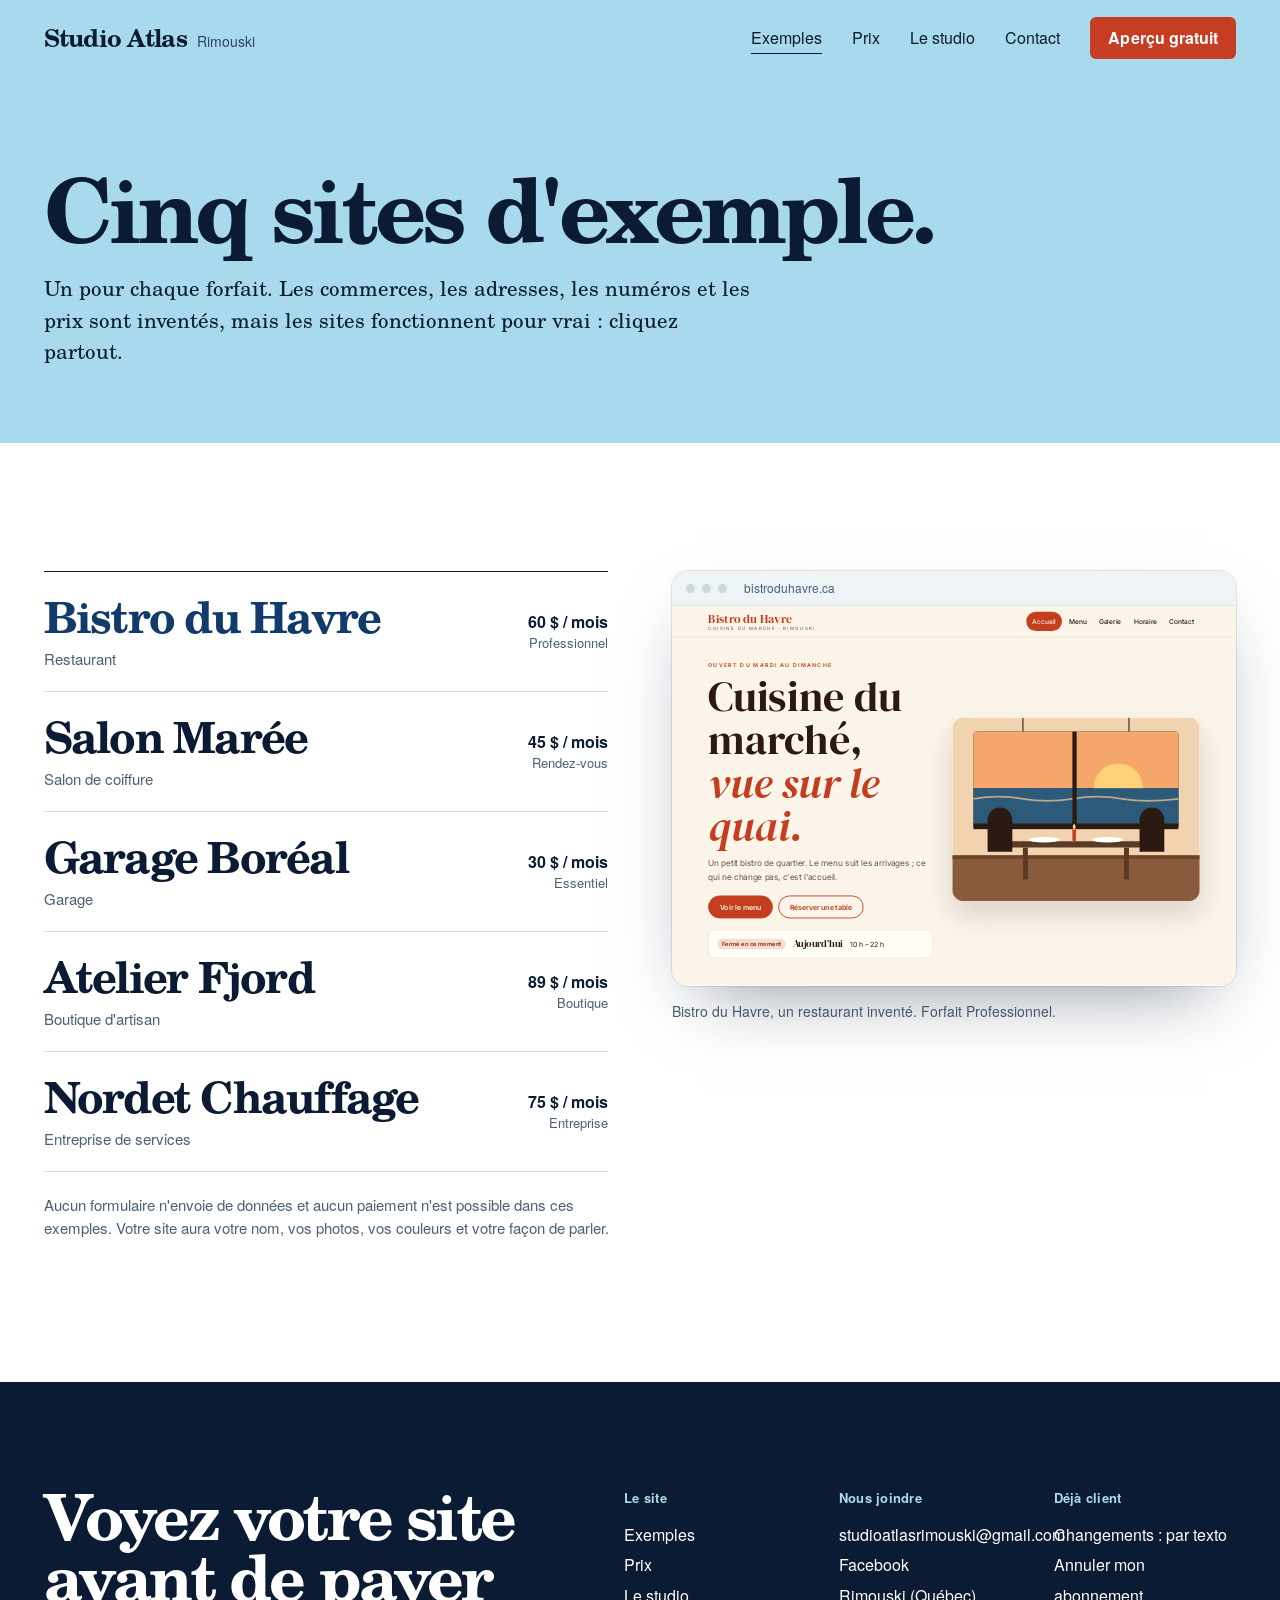
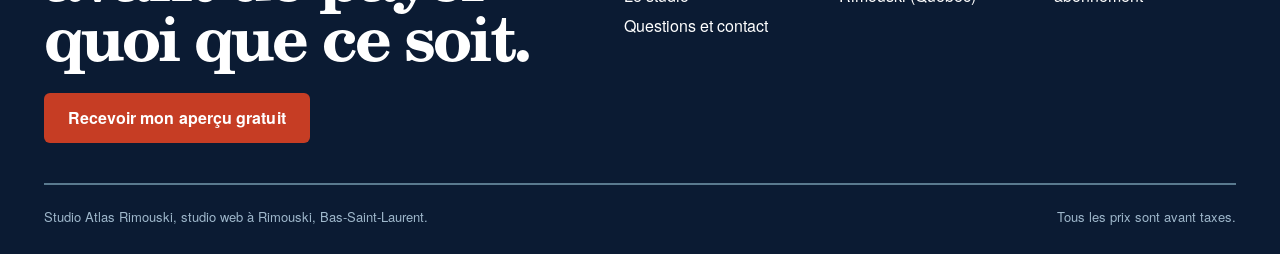
==== commit c379ed36: "Refonte complète : nouvelle direction artistique - Typographie hébergée sur le site (TeX Gyre Schola" ====
--- a/exemples/index.html
+++ b/exemples/index.html
@@ -16,48 +16,56 @@
 <meta property="og:image:height" content="630">
 <meta name="twitter:card" content="summary_large_image">
 <link rel="canonical" href="https://studioatlasrimouski.ca/exemples/">
-<link rel="icon" href="../favicon.svg" type="image/svg+xml">
-<link rel="preconnect" href="https://fonts.googleapis.com"><link rel="preconnect" href="https://fonts.gstatic.com" crossorigin>
-<link href="https://fonts.googleapis.com/css2?family=Source+Sans+3:wght@400;600&amp;family=Source+Serif+4:opsz,wght@8..60,600&amp;display=swap" rel="stylesheet">
-<link rel="stylesheet" href="../site.css">
-<link rel="stylesheet" href="../interactif.css">
+<meta name="theme-color" content="#A9D9EC">
+<link rel="icon" href="/favicon.svg" type="image/svg+xml">
+<link rel="preload" href="/fonts/atlas-serif-bold.woff" as="font" type="font/woff" crossorigin>
+<link rel="preload" href="/fonts/atlas-serif-regular.woff" as="font" type="font/woff" crossorigin>
+<link rel="preload" href="/fonts/atlas-sans-regular.woff" as="font" type="font/woff" crossorigin>
+<link rel="stylesheet" href="/atlas.css">
+<script>document.documentElement.classList.add('js');setTimeout(function(){document.documentElement.classList.add('loaded')},1800)</script>
 </head>
 <body>
 <a class="skip" href="#contenu">Aller au contenu</a>
-<header class="top"><div class="w">
- <a class="mark" href="../index.html"><b>Studio Atlas</b><span>Rimouski</span></a>
- <nav class="nav" aria-label="Menu principal"><a href="../forfaits.html">Prix</a><a href="../exemples/index.html" aria-current=page>Exemples</a><a href="../a-propos.html">À propos</a><a href="../contact.html">Questions et contact</a></nav>
+<header class="hd"><div class="w">
+ <a class="mark" href="/" aria-label="Studio Atlas Rimouski, accueil"><b>Studio Atlas</b><span>Rimouski</span></a>
+ <nav class="nav" aria-label="Menu principal"><a href="/exemples/" aria-current=page>Exemples</a><a href="/forfaits.html">Prix</a><a href="/a-propos.html">Le studio</a><a href="/contact.html">Contact</a><a class="btn btn-signal" href="/contact.html#apercu">Aperçu gratuit</a></nav>
+ <button class="menu-btn" type="button" aria-expanded="false" aria-controls="menu"><i></i>Menu</button>
 </div></header>
+<div class="sheet" id="menu" aria-hidden="true">
+ <div class="sheet-top"><a class="mark" href="/"><b>Studio Atlas</b><span>Rimouski</span></a><button class="sheet-close" type="button">Fermer</button></div>
+ <nav aria-label="Menu"><a href="/">Accueil</a><a href="/exemples/">Exemples</a><a href="/forfaits.html">Prix</a><a href="/a-propos.html">Le studio</a><a href="/contact.html">Contact</a></nav>
+ <a class="btn btn-signal" href="/contact.html#apercu">Recevoir mon aperçu gratuit</a>
+ <p class="sheet-foot">studioatlasrimouski@gmail.com<br>Rimouski, Bas-Saint-Laurent</p>
+</div>
 <main id="contenu">
-<section class="sec first"><div class="w">
- <h1>Les sites d'exemple</h1>
- <p class="lead">Cinq exemples, un par forfait. Cliquez partout : le formulaire, le menu, la langue et le panier fonctionnent.</p>
- <p class="muted">Les commerces, adresses, numéros et prix sont inventés. Aucun formulaire n'envoie de données et aucun paiement n'est possible dans ces exemples.</p>
- <div class="plan exrow">
- <figure class="peek" style="margin:0"><div class="frame" data-w="390"><iframe src="essentiel.html" title="Aperçu : Garage Boréal" loading="lazy" tabindex="-1" aria-hidden="true" scrolling="no"></iframe></div></figure>
- <div><p class="muted" style="margin:0 0 4px">Essentiel, 30 $ par mois</p><h3>Garage Boréal</h3><p>Une page qui dit l'essentiel.</p><ul><li>Horaire avec « Ouvert maintenant » en direct</li><li>Boutons Appeler et Itinéraire</li><li>Barre d'action fixe sur cellulaire</li></ul><a class="b alt" href="essentiel.html">Ouvrir l'exemple</a></div>
-</div><div class="plan exrow">
- <figure class="peek" style="margin:0"><div class="frame" data-w="390"><iframe src="rendez-vous.html" title="Aperçu : Salon Marée" loading="lazy" tabindex="-1" aria-hidden="true" scrolling="no"></iframe></div></figure>
- <div><p class="muted" style="margin:0 0 4px">Rendez-vous, 45 $ par mois</p><h3>Salon Marée</h3><p>Les clients demandent, le salon rappelle.</p><ul><li>Liste des services et des prix</li><li>Formulaire de rendez-vous avec disponibilités</li><li>Onglet « On embauche »</li></ul><a class="b alt" href="rendez-vous.html">Ouvrir l'exemple</a></div>
-</div><div class="plan exrow">
- <figure class="peek" style="margin:0"><div class="frame" data-w="390"><iframe src="professionnel.html" title="Aperçu : Bistro du Havre" loading="lazy" tabindex="-1" aria-hidden="true" scrolling="no"></iframe></div></figure>
- <div><p class="muted" style="margin:0 0 4px">Professionnel, 60 $ par mois</p><h3>Bistro du Havre</h3><p>Un site qu'on explore, sur 5 pages.</p><ul><li>Menu par catégories, fiche par plat</li><li>Galerie qui s'agrandit</li><li>Horaire des Fêtes et formulaire</li></ul><a class="b alt" href="professionnel.html">Ouvrir l'exemple</a></div>
-</div><div class="plan exrow">
- <figure class="peek" style="margin:0"><div class="frame" data-w="390"><iframe src="entreprise.html" title="Aperçu : Nordet Chauffage" loading="lazy" tabindex="-1" aria-hidden="true" scrolling="no"></iframe></div></figure>
- <div><p class="muted" style="margin:0 0 4px">Entreprise, 75 $ par mois</p><h3>Nordet Chauffage</h3><p>Plus de pages, en français et en anglais.</p><ul><li>Bouton FR / EN qui traduit tout</li><li>Nouvelles filtrables, carrières</li><li>Demande de soumission</li></ul><a class="b alt" href="entreprise.html">Ouvrir l'exemple</a></div>
-</div><div class="plan exrow">
- <figure class="peek" style="margin:0"><div class="frame" data-w="390"><iframe src="boutique.html" title="Aperçu : Atelier Fjord" loading="lazy" tabindex="-1" aria-hidden="true" scrolling="no"></iframe></div></figure>
- <div><p class="muted" style="margin:0 0 4px">Boutique, 89 $ par mois</p><h3>Atelier Fjord</h3><p>Vendre en ligne, simplement.</p><ul><li>Formats et prix qui changent</li><li>Panier avec quantités, TPS et TVQ</li><li>Cueillette ou livraison</li></ul><a class="b alt" href="boutique.html">Ouvrir l'exemple</a></div>
+<section class="ph"><div class="w">
+ <h1>Cinq sites d'exemple.</h1>
+ <p>Un pour chaque forfait. Les commerces, les adresses, les numéros et les prix sont inventés, mais les sites fonctionnent pour vrai : cliquez partout.</p>
+</div></section>
+<section class="sec"><div class="w">
+ <div class="ix" id="ix">
+ <ul class="ix-list"><li data-cap="Bistro du Havre, un restaurant inventé. Forfait Professionnel." data-url="bistroduhavre.ca"><a class="ix-row" href="/exemples/professionnel.html"><span><span class="n">Bistro du Havre</span><span class="k">Restaurant</span></span><span class="p">60 $ / mois<small>Professionnel</small></span></a></li><li data-cap="Salon Marée, un salon de coiffure inventé. Forfait Rendez-vous." data-url="salonmaree.ca"><a class="ix-row" href="/exemples/rendez-vous.html"><span><span class="n">Salon Marée</span><span class="k">Salon de coiffure</span></span><span class="p">45 $ / mois<small>Rendez-vous</small></span></a></li><li data-cap="Garage Boréal, un garage inventé. Forfait Essentiel." data-url="garageboreal.ca"><a class="ix-row" href="/exemples/essentiel.html"><span><span class="n">Garage Boréal</span><span class="k">Garage</span></span><span class="p">30 $ / mois<small>Essentiel</small></span></a></li><li data-cap="Atelier Fjord, une boutique inventée. Forfait Boutique." data-url="atelierfjord.ca"><a class="ix-row" href="/exemples/boutique.html"><span><span class="n">Atelier Fjord</span><span class="k">Boutique d'artisan</span></span><span class="p">89 $ / mois<small>Boutique</small></span></a></li><li data-cap="Nordet Chauffage, une entreprise de services inventée. Forfait Entreprise." data-url="nordetchauffage.ca"><a class="ix-row" href="/exemples/entreprise.html"><span><span class="n">Nordet Chauffage</span><span class="k">Entreprise de services</span></span><span class="p">75 $ / mois<small>Entreprise</small></span></a></li></ul>
+ <div class="ix-view" aria-hidden="true">
+  <div class="screen"><div class="bar"><i></i><i></i><i></i><span class="ix-url">bistroduhavre.ca</span></div><div class="frame" data-w="1280"><iframe data-src="/exemples/professionnel.html" title="Aperçu : Bistro du Havre" tabindex="-1" aria-hidden="true" scrolling="no" class=on></iframe><iframe data-src="/exemples/rendez-vous.html" title="Aperçu : Salon Marée" tabindex="-1" aria-hidden="true" scrolling="no"></iframe><iframe data-src="/exemples/essentiel.html" title="Aperçu : Garage Boréal" tabindex="-1" aria-hidden="true" scrolling="no"></iframe><iframe data-src="/exemples/boutique.html" title="Aperçu : Atelier Fjord" tabindex="-1" aria-hidden="true" scrolling="no"></iframe><iframe data-src="/exemples/entreprise.html" title="Aperçu : Nordet Chauffage" tabindex="-1" aria-hidden="true" scrolling="no"></iframe></div></div>
+  <p class="cap ix-cap"></p>
+ </div>
 </div>
+ <p class="ix-note">Aucun formulaire n'envoie de données et aucun paiement n'est possible dans ces exemples. Votre site aura votre nom, vos photos, vos couleurs et votre façon de parler.</p>
 </div></section>
 
 </main>
-<footer class="foot"><div class="w">
- <div><p>Studio Atlas Rimouski, studio web à Rimouski (Québec).</p><p>studioatlasrimouski@gmail.com</p></div>
- <div><p><a href="https://www.facebook.com/profile.php?id=61593451400932">Facebook</a></p><p><a href="../contact.html#contact">Annuler mon abonnement</a></p></div>
-</div></footer>
+<footer class="ft">
+ <div class="w ft-top">
+  <div><p class="ft-big">Voyez votre site avant de payer quoi que ce soit.</p><a class="btn btn-signal" href="/contact.html#apercu">Recevoir mon aperçu gratuit</a></div>
+  <div><h4>Le site</h4><ul><li><a href="/exemples/">Exemples</a></li><li><a href="/forfaits.html">Prix</a></li><li><a href="/a-propos.html">Le studio</a></li><li><a href="/contact.html">Questions et contact</a></li></ul></div>
+  <div><h4>Nous joindre</h4><ul><li>studioatlasrimouski@gmail.com</li><li><a href="https://www.facebook.com/profile.php?id=61593451400932">Facebook</a></li><li>Rimouski (Québec)</li></ul></div>
+  <div><h4>Déjà client</h4><ul><li>Changements : par texto</li><li><a href="/contact.html#apercu">Annuler mon abonnement</a></li></ul></div>
+ </div>
+ <div class="w"><div class="ft-line"></div></div>
+ <div class="w ft-bot"><span>Studio Atlas Rimouski, studio web à Rimouski, Bas-Saint-Laurent.</span><span>Tous les prix sont avant taxes.</span></div>
+</footer>
+<div class="dock"><p><b>Votre site, avant de payer</b>Aperçu gratuit, dès 30 $ par mois</p><a class="btn btn-signal" href="/contact.html#apercu">Mon aperçu</a></div>
 <script src="/stats.js" defer></script>
-<script src="../interactif.js" defer></script>
-
+<script src="/atlas.js" defer></script>
 </body>
 </html>
--- a/atlas.css
+++ b/atlas.css
@@ -0,0 +1,447 @@
+/* ============================================================
+   Studio Atlas Rimouski : système visuel
+   Polices : TeX Gyre Schola (titres et texte), TeX Gyre Heros (interface)
+   ============================================================ */
+@font-face{font-family:"Atlas Serif";src:url(/fonts/atlas-serif-regular.woff) format("woff");font-weight:400;font-style:normal;font-display:swap}
+@font-face{font-family:"Atlas Serif";src:url(/fonts/atlas-serif-italic.woff) format("woff");font-weight:400;font-style:italic;font-display:swap}
+@font-face{font-family:"Atlas Serif";src:url(/fonts/atlas-serif-bold.woff) format("woff");font-weight:700;font-style:normal;font-display:swap}
+@font-face{font-family:"Atlas Sans";src:url(/fonts/atlas-sans-regular.woff) format("woff");font-weight:400;font-style:normal;font-display:swap}
+@font-face{font-family:"Atlas Sans";src:url(/fonts/atlas-sans-bold.woff) format("woff");font-weight:700;font-style:normal;font-display:swap}
+
+:root{
+  --ink:#0B1B33;
+  --navy:#123A6B;
+  --glacier:#A9D9EC;
+  --frost:#DDF0F7;
+  --mist:#F3F9FB;
+  --paper:#FFFFFF;
+  --signal:#C63D24;
+  --signal-dark:#A8301B;
+  --muted:#4B5F75;
+  --muted-on-glacier:#2F4560;
+  --line:#CFE0EA;
+  --serif:"Atlas Serif","Century Schoolbook","New Century Schoolbook",Georgia,serif;
+  --sans:"Atlas Sans","Helvetica Neue",Helvetica,Arial,sans-serif;
+  --m:clamp(20px,3.4vw,48px);           /* marge latérale */
+  --ease:cubic-bezier(.2,.7,.1,1);
+}
+*,*::before,*::after{box-sizing:border-box}
+html{-webkit-text-size-adjust:100%;scroll-padding-top:90px;overflow-x:clip}
+body{margin:0;overflow-x:clip;background:var(--paper);color:var(--ink);font:400 19px/1.58 var(--serif);font-kerning:normal;text-rendering:optimizeLegibility;-webkit-font-smoothing:antialiased}
+img,svg{display:block;max-width:100%}
+a{color:inherit;text-decoration-thickness:1px;text-underline-offset:.22em}
+a:hover{text-decoration-thickness:2px}
+p{margin:0 0 1em}
+h1,h2,h3,h4{margin:0;font-weight:700;font-family:var(--serif);letter-spacing:-.025em;line-height:1.02}
+button{font:inherit;color:inherit}
+:focus-visible{outline:3px solid var(--signal);outline-offset:3px;border-radius:2px}
+.sr{position:absolute!important;width:1px;height:1px;overflow:hidden;clip:rect(0 0 0 0);white-space:nowrap}
+.skip{position:absolute;left:-9999px;top:10px;z-index:200;background:var(--paper);padding:10px 14px;font-family:var(--sans)}
+.skip:focus{left:10px}
+.w{max-width:1440px;margin:0 auto;padding:0 var(--m)}
+.ui{font-family:var(--sans)}
+.muted{color:var(--muted)}
+
+/* ---------- Boutons et liens ---------- */
+.btn{display:inline-flex;align-items:center;justify-content:center;gap:10px;font:700 16px/1 var(--sans);letter-spacing:.005em;text-decoration:none;padding:17px 24px;border-radius:6px;border:0;cursor:pointer;transition:background-color .2s,color .2s,transform .2s var(--ease)}
+.btn-signal{background:var(--signal);color:#fff}
+.btn-signal:hover{background:var(--signal-dark)}
+.btn-ink{background:var(--ink);color:#fff}
+.btn-ink:hover{background:var(--navy)}
+.btn-line{background:transparent;color:var(--ink);box-shadow:inset 0 0 0 1.5px var(--ink)}
+.btn-line:hover{background:var(--ink);color:#fff}
+.btn:active{transform:translateY(1px)}
+.link{font:700 16px/1.3 var(--sans);text-decoration:none;background:linear-gradient(currentColor,currentColor) 0 100%/100% 1.5px no-repeat;padding-bottom:3px;transition:background-size .35s var(--ease)}
+.link:hover{background-size:0 1.5px;background-position:100% 100%}
+
+/* ---------- En-tête ---------- */
+.hd{position:sticky;top:0;z-index:80;background:var(--glacier);transition:transform .4s var(--ease),background-color .3s,box-shadow .3s}
+.hd.scrolled{background:var(--paper);box-shadow:0 1px 0 rgba(11,27,51,.12)}
+.hd.hide{transform:translateY(-100%)}
+.hd.scrolled .mark span{color:var(--muted)}
+.hd .w{display:flex;align-items:center;justify-content:space-between;gap:24px;height:76px}
+.mark{display:flex;align-items:baseline;gap:10px;text-decoration:none;color:var(--ink)}
+.mark b{font:700 24px/1 var(--serif);letter-spacing:-.03em}
+.mark span{font:400 14px/1 var(--sans);color:var(--muted-on-glacier)}
+.nav{display:flex;align-items:center;gap:30px;font:400 16px/1 var(--sans)}
+.nav a{text-decoration:none;padding:8px 0;background:linear-gradient(currentColor,currentColor) 0 100%/0 1.5px no-repeat;transition:background-size .3s var(--ease)}
+.nav a:hover,.nav a[aria-current=page]{background-size:100% 1.5px}
+.nav .btn{padding:13px 18px;background-image:none;background-color:var(--signal);color:#fff}
+.nav .btn:hover{background-color:var(--signal-dark)}
+.menu-btn{display:none;align-items:center;gap:10px;background:none;border:0;font:700 16px/1 var(--sans);padding:12px 0;cursor:pointer}
+.menu-btn i{display:block;width:22px;height:2px;background:currentColor;position:relative}
+.menu-btn i::after{content:"";position:absolute;left:0;top:-7px;width:22px;height:2px;background:currentColor}
+.sheet{position:fixed;inset:0;z-index:150;background:var(--ink);color:#fff;display:flex;flex-direction:column;padding:22px var(--m) 30px;transform:translateY(-100%);visibility:hidden;transition:transform .45s var(--ease),visibility 0s .45s}
+.sheet.open{transform:none;visibility:visible;transition:transform .45s var(--ease)}
+.sheet-top{display:flex;justify-content:space-between;align-items:center;height:54px}
+.sheet-top .mark{color:#fff}.sheet-top .mark span{color:var(--glacier)}
+.sheet-close{background:none;border:0;color:#fff;font:700 16px/1 var(--sans);padding:12px 0;cursor:pointer}
+.sheet nav{display:flex;flex-direction:column;margin-top:auto}
+.sheet nav a{font:700 44px/1.1 var(--serif);letter-spacing:-.03em;text-decoration:none;padding:10px 0;border-bottom:1px solid rgba(169,217,236,.25)}
+.sheet .sheet-foot{margin-top:28px;font:400 15px/1.5 var(--sans);color:var(--glacier)}
+.sheet .btn{margin-top:22px;width:100%}
+
+/* ---------- Héros : « Le plus beau [site] de la rue. » ---------- */
+.hero{--bg:var(--glacier);background:var(--glacier);padding:28px 0 64px;overflow:hidden}
+.hero-grid{display:grid;grid-template-columns:minmax(0,1fr) clamp(250px,22vw,330px) minmax(0,1fr);grid-template-areas:"a card b" "c card d";column-gap:clamp(24px,3vw,48px);align-items:start}
+.hero .t{font:700 clamp(56px,9vw,140px)/.9 var(--serif);letter-spacing:-.045em;margin:0}
+.hero .t span{display:block}
+.hero .ta{grid-area:a;padding-top:10px}
+.hero .tb{grid-area:b;padding-top:calc(10px + .9 * clamp(56px,9vw,140px))}
+.hero .tb span:last-child{white-space:nowrap}
+.hero .card{grid-area:card;grid-row:1 / span 2}
+.hero .lead{grid-area:c;align-self:end;max-width:30em;padding-bottom:6px}
+.hero .side{grid-area:d;align-self:end;padding-bottom:6px}
+.hero .lead p{font-size:20px;line-height:1.5;color:var(--ink)}
+.hero .acts{display:flex;flex-wrap:wrap;align-items:center;gap:18px 26px;margin-top:22px}
+.price-tag{display:flex;align-items:baseline;gap:12px;flex-wrap:wrap}
+.price-tag b{font:700 clamp(44px,4.2vw,64px)/1 var(--serif);letter-spacing:-.04em}
+.price-tag span{font:400 16px/1.35 var(--sans);color:var(--muted-on-glacier);max-width:16em}
+.screen{position:relative;border-radius:22px;overflow:hidden;background:#fff;box-shadow:0 1px 0 rgba(255,255,255,.6) inset,0 30px 60px -20px rgba(11,27,51,.45),0 0 0 1px rgba(11,27,51,.08)}
+.screen .frame{position:relative;width:100%;aspect-ratio:390/800;overflow:hidden}
+.screen iframe{position:absolute;left:0;top:0;width:390px;height:800px;border:0;transform-origin:0 0;pointer-events:none;opacity:0;transition:opacity .6s var(--ease)}
+.screen iframe.on{opacity:1}
+.screen a.cover{position:absolute;inset:0;z-index:3}
+.cap{display:flex;align-items:center;justify-content:space-between;gap:12px;margin-top:16px;font:400 14px/1.4 var(--sans);color:var(--muted-on-glacier)}
+.cap b{color:var(--ink);font-weight:700}
+.cap-ctrl{display:flex;align-items:center;gap:4px;flex:none}
+.cap-ctrl button{width:36px;height:36px;border-radius:50%;border:1.5px solid var(--ink);background:transparent;display:grid;place-items:center;cursor:pointer;transition:background .2s,color .2s}
+.cap-ctrl button:hover{background:var(--ink);color:#fff}
+.cap-ctrl svg{width:14px;height:14px}
+.cap-ctrl span{font:700 13px/1 var(--sans);min-width:34px;text-align:center}
+.hero .ticker{margin-top:26px;font:400 15px/1.45 var(--sans);color:var(--muted-on-glacier);max-width:22em}
+
+/* révélation au chargement */
+.js .hero .t span,.js .hero .card,.js .hero .lead,.js .hero .side{opacity:0;transform:translateY(24px)}
+.loaded .hero .t span,.loaded .hero .card,.loaded .hero .lead,.loaded .hero .side{opacity:1;transform:none;transition:opacity .9s var(--ease),transform .9s var(--ease)}
+.loaded .hero .ta span:nth-child(2){transition-delay:.06s}
+.loaded .hero .card{transition-delay:.12s}
+.loaded .hero .tb span:nth-child(1){transition-delay:.2s}
+.loaded .hero .tb span:nth-child(2){transition-delay:.26s}
+.loaded .hero .lead{transition-delay:.34s}
+.loaded .hero .side{transition-delay:.4s}
+
+/* ---------- Sections ---------- */
+.sec{padding:clamp(72px,10vw,140px) 0}
+.sec-ink{background:var(--ink);color:#fff;--bg:var(--ink)}
+.sec-mist{background:var(--mist)}
+.sec-glacier{background:var(--glacier);--bg:var(--glacier)}
+.h2{font:700 clamp(38px,5.2vw,80px)/.98 var(--serif);letter-spacing:-.04em;max-width:15em}
+.h3{font:700 clamp(26px,2.4vw,34px)/1.08 var(--serif);letter-spacing:-.025em}
+.intro{display:grid;grid-template-columns:minmax(0,7fr) minmax(0,5fr);gap:clamp(24px,5vw,80px);align-items:end;margin-bottom:clamp(40px,6vw,80px)}
+.intro p{font-size:20px;line-height:1.55;max-width:32em;margin:0}
+.sec-ink .intro p,.sec-ink .muted{color:#C9DCEA}
+[data-reveal]{opacity:1}
+.js [data-reveal]{opacity:0;transform:translateY(26px);transition:opacity .9s var(--ease),transform .9s var(--ease)}
+.js [data-reveal].in{opacity:1;transform:none}
+
+/* ---------- Échelle des prix ---------- */
+.gauge{position:relative;margin-top:10px}
+.g-axis{position:relative;height:140px;margin:0 6px}
+.g-axis::before{content:"";position:absolute;left:0;right:0;bottom:30px;height:2px;background:currentColor;opacity:.9}
+.g-tick{position:absolute;bottom:22px;width:1px;height:10px;background:currentColor;opacity:.45}
+.g-tick.big{height:18px;bottom:22px;opacity:.8}
+.g-tick em{position:absolute;top:24px;left:50%;transform:translateX(-50%);font:400 12px/1 var(--sans);font-style:normal;opacity:.75;white-space:nowrap}
+.g-list{list-style:none;margin:0;padding:0}
+.g-item .g-head{position:absolute;bottom:22px;transform:translateX(-50%);display:flex;flex-direction:column;align-items:center;gap:8px;background:none;border:0;color:inherit;cursor:pointer;padding:0 6px}
+.g-head .nm{font:700 14px/1 var(--sans);white-space:nowrap;opacity:.8;transition:opacity .25s}
+.g-head .pr{font:700 clamp(28px,2.6vw,40px)/1 var(--serif);letter-spacing:-.04em;transition:transform .35s var(--ease)}
+.g-head .dot{width:18px;height:18px;border-radius:50%;background:var(--bg,#fff);box-shadow:inset 0 0 0 2px currentColor;transition:background .25s,transform .25s var(--ease)}
+.g-item.on .g-head .dot{background:var(--signal);box-shadow:none;transform:scale(1.25)}
+.g-item.on .g-head .nm{opacity:1}
+.g-item.on .g-head .pr{transform:translateY(-4px)}
+.g-head:hover .nm{opacity:1}
+.g-body{display:none}
+.g-panel{display:grid;grid-template-columns:minmax(0,5fr) minmax(0,7fr);align-items:start;gap:clamp(24px,5vw,80px);margin-top:48px;padding-top:36px;border-top:1px solid rgba(169,217,236,.3);min-height:260px}
+.g-panel h3{font:700 clamp(32px,3.2vw,48px)/1 var(--serif);letter-spacing:-.035em;margin-bottom:12px}
+.g-panel .who{font-size:19px;color:#C9DCEA;margin-bottom:22px}
+.g-panel ul{margin:0;padding:0;list-style:none;columns:2;column-gap:40px}
+.g-panel .gb-r{padding-top:6px}
+.g-panel li{break-inside:avoid;padding:10px 0 10px 26px;position:relative;border-bottom:1px solid rgba(169,217,236,.18);font-size:17px;line-height:1.4}
+.g-panel li::before{content:"";position:absolute;left:0;top:18px;width:10px;height:2px;background:var(--glacier)}
+.g-meta{font:400 15px/1.5 var(--sans);color:#C9DCEA;margin:18px 0 22px}
+.g-meta b{color:#fff}
+.g-links{display:flex;gap:22px;flex-wrap:wrap;align-items:center}
+.coffee{margin-top:42px;font:400 italic 22px/1.4 var(--serif);color:var(--glacier);max-width:34em}
+
+/* ---------- Texto ---------- */
+.tx{display:grid;grid-template-columns:minmax(0,5fr) minmax(0,7fr);gap:clamp(24px,4vw,64px);align-items:stretch}
+.tx-chat{background:var(--paper);border-radius:22px;box-shadow:0 0 0 1px var(--line);display:flex;flex-direction:column;min-height:540px;overflow:hidden}
+.tx-top{display:flex;align-items:center;gap:12px;padding:16px 20px;border-bottom:1px solid var(--line);font:700 15px/1.2 var(--sans)}
+.tx-top i{width:34px;height:34px;border-radius:50%;background:var(--ink);color:var(--glacier);display:grid;place-items:center;font:700 16px/1 var(--serif);font-style:normal}
+.tx-top small{display:block;font-weight:400;color:var(--muted);font-size:13px}
+.ls-chat{flex:1;display:flex;flex-direction:column;justify-content:flex-end;gap:10px;padding:20px}
+.ls-msg{max-width:84%;font:400 17px/1.4 var(--sans);padding:11px 15px;border-radius:20px;opacity:0;transform:translateY(8px);transition:opacity .35s var(--ease),transform .35s var(--ease)}
+.ls-msg.in{opacity:1;transform:none}
+.ls-msg.me{align-self:flex-end;background:var(--navy);color:#fff;border-bottom-right-radius:6px}
+.ls-msg.them{align-self:flex-start;background:var(--mist);box-shadow:inset 0 0 0 1px var(--line);border-bottom-left-radius:6px}
+.ls-typing{align-self:flex-start;background:var(--mist);box-shadow:inset 0 0 0 1px var(--line);border-radius:20px;padding:14px 16px;display:flex;gap:5px}
+.ls-typing i{width:7px;height:7px;border-radius:50%;background:#8FA3B5;animation:lsd 1s infinite}
+.ls-typing i:nth-child(2){animation-delay:.15s}.ls-typing i:nth-child(3){animation-delay:.3s}
+@keyframes lsd{50%{opacity:.25}}
+.ls-try{border-top:1px solid var(--line);padding:14px 16px 16px}
+.ls-chips{display:flex;gap:8px;overflow-x:auto;scrollbar-width:none;padding-bottom:12px;margin:0 -16px;padding-left:16px;padding-right:16px}
+.ls-chips::-webkit-scrollbar{display:none}
+.ls-chips button{flex:none;font:400 14px/1 var(--sans);background:var(--paper);color:var(--ink);border:1.5px solid var(--line);border-radius:999px;padding:10px 14px;cursor:pointer;transition:border-color .2s,background .2s}
+.ls-chips button:hover{border-color:var(--ink)}
+.ls-chips button[aria-pressed=true]{background:var(--ink);color:#fff;border-color:var(--ink)}
+.ls-chips button:disabled,.ls-form button:disabled{opacity:.45;cursor:default}
+.ls-form{display:flex;gap:8px;align-items:center;background:var(--mist);border-radius:999px;padding:5px 5px 5px 18px;box-shadow:inset 0 0 0 1px var(--line)}
+.ls-form input{flex:1;min-width:0;border:0;background:transparent;font:400 16px/1.2 var(--sans);color:var(--ink);padding:10px 0;outline:0}
+.ls-form button{flex:none;border:0;background:var(--signal);color:#fff;font:700 15px/1 var(--sans);border-radius:999px;padding:12px 16px;cursor:pointer}
+.tx-site{border-radius:22px;overflow:hidden;background:#FBF7F1;box-shadow:0 30px 60px -28px rgba(11,27,51,.45),0 0 0 1px rgba(11,27,51,.08);display:flex;flex-direction:column}
+.tx-bar{display:flex;align-items:center;gap:8px;padding:12px 16px;background:#F1ECE4;font:400 13px/1 var(--sans);color:#7A6655}
+.tx-bar i{width:9px;height:9px;border-radius:50%;background:#D8CEC1}
+.tx-bar span{margin-left:10px}
+.ls-page{position:relative;flex:1;padding:34px clamp(22px,4vw,48px) 54px;color:#2B1D14}
+.ls-banner{max-height:0;overflow:hidden;background:#B5452B;color:#fff;font:700 15px/1.3 var(--sans);padding:0 16px;margin:0 0 0;transition:max-height .5s var(--ease),padding .5s var(--ease),margin .5s var(--ease)}
+.ls-banner.in{max-height:90px;padding:12px 16px;margin:0 0 22px}
+.ls-banner.gold{background:#E9C46A;color:#2B1D14}
+.ls-name{font:700 clamp(34px,3.6vw,52px)/1 var(--serif);letter-spacing:-.035em;margin:0 0 6px;color:#3B2416}
+.ls-sub{font:italic 400 19px/1.4 var(--serif);color:#7A5A44;margin:0 0 26px}
+.ls-special{display:none;background:#fff;border-radius:10px;box-shadow:0 0 0 1px #EADBC8;padding:14px 16px;margin:0 0 18px}
+.ls-special.on{display:flex;justify-content:space-between;align-items:center;gap:12px;animation:lsin .5s var(--ease)}
+.ls-special small{display:block;font:700 12px/1.3 var(--sans);color:#7A5A44;letter-spacing:.02em}
+.ls-special strong{font:700 20px/1.2 var(--serif)}
+.ls-special b{font:700 18px/1 var(--sans);color:#B5452B}
+.ls-hours{background:#fff;border-radius:12px;box-shadow:0 0 0 1px #EADBC8;padding:16px 20px}
+.ls-h{font:700 13px/1 var(--sans);color:#7A5A44;margin:0 0 8px;letter-spacing:.02em}
+.ls-hours>div{display:flex;justify-content:space-between;gap:12px;padding:10px 0;border-top:1px solid #F1E6D8;font:400 16px/1.3 var(--sans)}
+.ls-hours>div:first-of-type{border-top:0}
+.ls-fri{transition:background .4s}
+.ls-fri.flash{background:#FFF1C9;margin:0 -10px;padding-left:10px!important;padding-right:10px!important}
+.ls-swap .new{display:none;color:#B5452B;font-weight:700}
+.ls-fri.done .old{color:#A99582;text-decoration:line-through;margin-right:8px}
+.ls-fri.done .new{display:inline}
+.ls-new-row{animation:lsin .5s var(--ease)}
+.ls-saved{position:absolute;right:22px;bottom:18px;font:700 13px/1 var(--sans);color:#1F6B44;opacity:0;transform:translateY(6px);transition:opacity .35s,transform .35s var(--ease)}
+.ls-saved.in{opacity:1;transform:none}
+@keyframes lsin{from{opacity:0;transform:translateY(-6px)}to{opacity:1;transform:none}}
+.tx-note{margin-top:22px;font:400 15px/1.5 var(--sans);color:var(--muted)}
+
+/* ---------- Réalisations (index) ---------- */
+.ix{display:grid;grid-template-columns:minmax(0,6fr) minmax(0,6fr);gap:clamp(24px,5vw,80px);align-items:start}
+.ix-list{list-style:none;margin:0;padding:0;border-top:1.5px solid var(--ink)}
+.ix-list li{border-bottom:1px solid var(--line)}
+.ix-row{display:grid;grid-template-columns:minmax(0,1fr) auto;align-items:center;gap:18px;padding:22px 0;text-decoration:none;color:var(--ink)}
+.ix-row .n{font:700 clamp(30px,3.4vw,52px)/1 var(--serif);letter-spacing:-.04em;transition:transform .45s var(--ease)}
+.ix-row .k{display:block;font:400 15px/1.4 var(--sans);color:var(--muted);margin-top:8px;letter-spacing:0}
+.ix-row .p{font:700 16px/1 var(--sans);text-align:right;white-space:nowrap}
+.ix-row .p small{display:block;font-weight:400;color:var(--muted);margin-top:6px;font-size:13px}
+.ix-list li.on .ix-row .n,.ix-row:hover .n{transform:translateX(14px)}
+.ix-list li.on .ix-row .n{color:var(--navy)}
+.ix-view{position:sticky;top:110px}
+.ix-view .screen{border-radius:16px;box-shadow:0 30px 70px -30px rgba(11,27,51,.5),0 0 0 1px rgba(11,27,51,.1)}
+.ix-view .bar{display:flex;align-items:center;gap:7px;padding:11px 14px;background:#EEF3F6;border-bottom:1px solid #DCE6EC}
+.ix-view .bar i{width:9px;height:9px;border-radius:50%;background:#CBD6DE}
+.ix-view .bar span{margin-left:10px;font:400 12px/1 var(--sans);color:var(--muted)}
+.ix-view .frame{aspect-ratio:1280/860}
+.ix-view iframe{width:1280px;height:860px}
+.ix-view .cap{color:var(--muted)}
+.ix-note{margin-top:22px;font:400 15px/1.5 var(--sans);color:var(--muted);max-width:40em}
+
+/* ---------- Étapes ---------- */
+.steps{list-style:none;margin:0;padding:0;display:grid;grid-template-columns:repeat(4,minmax(0,1fr));gap:clamp(20px,3vw,40px);counter-reset:s;position:relative}
+.steps::before{content:"";position:absolute;left:0;right:0;top:27px;height:1.5px;background:var(--ink);opacity:.9}
+.steps li{position:relative;padding-top:74px}
+.steps li::before{counter-increment:s;content:counter(s);position:absolute;top:0;left:0;width:56px;height:56px;border-radius:50%;background:var(--glacier);display:grid;place-items:center;font:700 22px/1 var(--serif);box-shadow:0 0 0 8px var(--paper)}
+.steps .when{display:block;font:700 13px/1 var(--sans);color:var(--signal);margin-bottom:12px;letter-spacing:.02em}
+.steps h3{font:700 26px/1.08 var(--serif);letter-spacing:-.025em;margin-bottom:10px}
+.steps p{font-size:17px;line-height:1.5;color:var(--muted);margin:0}
+
+/* ---------- Contrat ---------- */
+.ct{display:grid;grid-template-columns:minmax(0,5fr) minmax(0,7fr);gap:clamp(24px,5vw,80px);align-items:start}
+.doc{position:relative;background:#fff;color:var(--ink);padding:clamp(28px,4vw,56px);border-radius:3px;box-shadow:0 0 0 1px rgba(11,27,51,.08),12px 12px 0 0 #E3F1F7,12px 12px 0 1px rgba(11,27,51,.1),0 50px 80px -40px rgba(11,27,51,.5)}
+.doc-h{display:flex;justify-content:space-between;align-items:baseline;gap:16px;border-bottom:1.5px solid var(--ink);padding-bottom:16px;margin-bottom:8px}
+.doc-h b{font:700 22px/1.1 var(--serif);letter-spacing:-.02em}
+.doc-h span{font:400 13px/1 var(--sans);color:var(--muted)}
+.doc ol{list-style:none;margin:0;padding:0;counter-reset:c}
+.doc li{display:grid;grid-template-columns:44px minmax(0,1fr);padding:16px 0;border-bottom:1px solid var(--line)}
+.doc li::before{counter-increment:c;content:counter(c) ".";font:700 17px/1.5 var(--serif)}
+.doc li b{display:block;font:700 17px/1.4 var(--sans);margin-bottom:3px}
+.doc li span{font-size:17px;line-height:1.5;color:#33465C}
+.doc .sig{display:grid;grid-template-columns:1fr 1fr;gap:36px;margin-top:38px}
+.doc .sig div{border-top:1.5px solid var(--ink);padding-top:10px;font:400 13px/1.3 var(--sans);color:var(--muted)}
+.doc .sig .hand{font:italic 400 28px/1 var(--serif);color:var(--navy);margin-bottom:6px;height:30px}
+.sec-ink .doc{color:var(--ink)}
+
+/* ---------- Horizon (le studio) ---------- */
+.hz-sky{background:var(--glacier);padding-top:clamp(72px,10vw,140px)}
+.hz-top{position:relative;display:grid;grid-template-columns:minmax(0,7fr) minmax(0,5fr);align-items:end}
+.hz-top h2{padding-bottom:clamp(40px,5vw,72px);padding-right:5%;grid-column:1}
+.hz-mark{position:absolute;left:calc(var(--m) + (100% - 2 * var(--m)) * .6);bottom:0;width:34px;height:92px;color:var(--ink)}
+.hz-water{position:relative;background:var(--ink);color:#fff;border-top:1.5px solid #fff;padding-bottom:clamp(72px,10vw,140px)}
+.hz-refl{position:absolute;top:0;left:calc(var(--m) + (100% - 2 * var(--m)) * .6);width:34px;height:92px;transform:scaleY(-1);opacity:.14;color:#fff}
+.hz-bot{position:relative;display:grid;grid-template-columns:minmax(0,8fr) minmax(0,4fr)}
+.hz-card{grid-column:2;margin-top:clamp(-90px,-6vw,-40px);background:var(--paper);color:var(--ink);border-radius:6px;padding:clamp(24px,3vw,40px);box-shadow:0 30px 60px -30px rgba(0,0,0,.6);position:relative;z-index:1}
+.hz-card p{font-size:18px;line-height:1.55}
+.hz-card p:last-of-type{margin-bottom:22px}
+.hz-left{grid-column:1;padding:clamp(32px,4vw,56px) 40px 0 0;font:400 16px/1.55 var(--sans);color:#C9DCEA;max-width:24em}
+
+/* ---------- Formulaire d'aperçu ---------- */
+.ask{display:grid;grid-template-columns:minmax(0,5fr) minmax(0,7fr);gap:clamp(24px,5vw,80px);align-items:start}
+.ask .h2{margin-bottom:24px}
+.ask-points{list-style:none;margin:28px 0 0;padding:0;font:400 16px/1.5 var(--sans)}
+.ask-points li{padding:12px 0;border-top:1px solid var(--line)}
+.ask-points b{display:block}
+.form{display:grid;gap:18px;background:var(--paper);padding:clamp(22px,3vw,40px);border-radius:10px;box-shadow:0 0 0 1px var(--line)}
+.form .row{display:grid;grid-template-columns:1fr 1fr;gap:18px}
+.form label{display:grid;gap:8px;font:700 14px/1.2 var(--sans)}
+.form input[type=text],.form input[type=email],.form input[type=tel],.form textarea{font:400 17px/1.4 var(--sans);color:var(--ink);background:var(--mist);border:1.5px solid transparent;border-radius:6px;padding:14px 14px;width:100%;transition:border-color .2s,background .2s}
+.form input:focus,.form textarea:focus{outline:0;border-color:var(--ink);background:#fff}
+.form textarea{min-height:130px;resize:vertical}
+.form .check{display:flex;gap:10px;align-items:flex-start;font-weight:400;font-size:14px;color:var(--muted)}
+.form .check input{margin-top:2px;accent-color:var(--ink);width:17px;height:17px}
+.form .send{display:flex;align-items:center;gap:18px;flex-wrap:wrap}
+.form .fine{font:400 13px/1.4 var(--sans);color:var(--muted);margin:0}
+.status{padding:14px 16px;border-radius:6px;font:400 15px/1.45 var(--sans)}
+.status.ok{background:#E3F4E9;color:#14532D}
+.status.err{background:#FBE7E4;color:#7F1D1D}
+
+/* ---------- Pied de page ---------- */
+.ft{background:var(--ink);color:#fff;--bg:var(--ink);position:relative;overflow:hidden}
+.ft-top{padding-top:clamp(64px,8vw,110px);padding-bottom:40px;display:grid;grid-template-columns:minmax(0,6fr) repeat(3,minmax(0,2fr));gap:32px}
+.ft-big{font:700 clamp(40px,5vw,76px)/.95 var(--serif);letter-spacing:-.045em;margin:0 0 26px}
+.ft h4{font:700 13px/1 var(--sans);color:var(--glacier);margin:6px 0 16px;letter-spacing:.02em}
+.ft ul{list-style:none;margin:0;padding:0;font:400 16px/1.9 var(--sans)}
+.ft a{text-decoration:none}.ft a:hover{text-decoration:underline}
+.ft-line{position:relative;height:1.5px;background:var(--glacier);opacity:.5}
+.ft-bot{display:flex;justify-content:space-between;gap:20px;flex-wrap:wrap;padding-top:22px;padding-bottom:28px;font:400 13px/1.5 var(--sans);color:#9FB8CC}
+
+/* ---------- Barre d'action mobile ---------- */
+.dock{position:fixed;left:10px;right:10px;bottom:10px;z-index:70;display:none;align-items:center;justify-content:space-between;gap:12px;background:var(--ink);color:#fff;border-radius:12px;padding:10px 10px 10px 16px;box-shadow:0 18px 40px -12px rgba(11,27,51,.6);transform:translateY(130%);transition:transform .45s var(--ease)}
+.dock.on{transform:none}
+.dock p{margin:0;font:400 13px/1.3 var(--sans);color:var(--glacier)}
+.dock p b{display:block;font:700 15px/1.25 var(--sans);color:#fff}
+.dock .btn{padding:13px 14px;font-size:14px;flex:none}
+
+/* ---------- Pages intérieures ---------- */
+.ph{--bg:var(--glacier);background:var(--glacier);padding:clamp(48px,7vw,100px) 0 clamp(48px,6vw,80px)}
+.ph h1{font:700 clamp(48px,7vw,112px)/.92 var(--serif);letter-spacing:-.045em;max-width:12em;margin-bottom:24px}
+.ph p{font-size:21px;line-height:1.5;max-width:34em;margin:0}
+.prose{max-width:46em}
+.prose h3{font:700 26px/1.1 var(--serif);letter-spacing:-.02em;margin:34px 0 10px}
+.tbl{overflow-x:auto;-webkit-overflow-scrolling:touch}
+table{border-collapse:collapse;width:100%;font:400 15px/1.45 var(--sans)}
+th,td{text-align:left;vertical-align:top;padding:14px 16px 14px 0;border-bottom:1px solid var(--line)}
+thead th{font-weight:700;border-bottom:1.5px solid var(--ink);white-space:nowrap}
+tbody th{font-weight:700}
+td.n,th.n{text-align:right;white-space:nowrap}
+.cmp td,.cmp th{min-width:120px}
+.plan{display:grid;grid-template-columns:minmax(0,4fr) minmax(0,8fr);gap:clamp(24px,5vw,80px);padding:clamp(40px,5vw,64px) 0;border-top:1px solid var(--line)}
+.plan:first-of-type{border-top:1.5px solid var(--ink)}
+.plan h3{font:700 clamp(34px,3.6vw,56px)/.95 var(--serif);letter-spacing:-.04em;margin-bottom:12px}
+.plan .pp{font:700 22px/1.2 var(--serif)}
+.plan .pm{font:400 15px/1.5 var(--sans);color:var(--muted);margin-top:8px}
+.plan .pm a{font-weight:700}
+.cols3{display:grid;grid-template-columns:repeat(3,minmax(0,1fr));gap:28px;margin:22px 0}
+.cols3 h4{font:700 14px/1.3 var(--sans);margin:0 0 10px}
+.cols3 ul{margin:0;padding:0;list-style:none;font:400 15px/1.45 var(--sans)}
+.cols3 li{padding:8px 0;border-top:1px solid var(--line)}
+.defs{display:grid;grid-template-columns:minmax(160px,260px) minmax(0,1fr);margin:0}
+.defs dt,.defs dd{margin:0;padding:16px 0;border-top:1px solid var(--line)}
+.defs dt{font:700 16px/1.4 var(--sans);padding-right:24px}
+.defs dd{font-size:17px;line-height:1.55}
+.split{display:grid;grid-template-columns:minmax(0,1fr) minmax(0,1fr);gap:clamp(32px,5vw,80px);align-items:start}
+.faq details{border-top:1px solid var(--line)}
+.faq details:last-child{border-bottom:1px solid var(--line)}
+.faq summary{list-style:none;cursor:pointer;display:flex;justify-content:space-between;gap:20px;align-items:center;padding:22px 0;font:700 clamp(20px,1.8vw,24px)/1.25 var(--serif);letter-spacing:-.015em}
+.faq summary::-webkit-details-marker{display:none}
+.faq summary::after{content:"";flex:none;width:14px;height:14px;background:linear-gradient(currentColor,currentColor) center/14px 2px no-repeat,linear-gradient(currentColor,currentColor) center/2px 14px no-repeat;transition:transform .3s var(--ease)}
+.faq details[open] summary::after{transform:rotate(45deg)}
+.faq details p{margin:0 0 24px;max-width:44em;font-size:18px}
+
+/* Calculateur */
+.calc{display:grid;grid-template-columns:minmax(0,7fr) minmax(0,5fr);gap:clamp(24px,5vw,80px);align-items:start}
+.calc fieldset{border:0;margin:0 0 30px;padding:0}
+.calc legend{font:700 14px/1.3 var(--sans);margin-bottom:10px;padding:0}
+.calc-opt{display:flex;gap:14px;align-items:flex-start;padding:14px 0;border-top:1px solid var(--line);cursor:pointer;font:400 17px/1.4 var(--sans)}
+.calc-opt input{margin-top:3px;width:19px;height:19px;accent-color:var(--ink);flex:none}
+.calc-opt small{display:block;color:var(--muted);font-size:14px;margin-top:2px}
+.calc-plans{display:flex;flex-wrap:wrap;gap:8px}
+.calc-plans button{font:400 15px/1 var(--sans);background:var(--paper);border:1.5px solid var(--line);border-radius:999px;padding:11px 15px;cursor:pointer}
+.calc-plans button[aria-pressed=true]{background:var(--ink);color:#fff;border-color:var(--ink)}
+.calc-out{position:sticky;top:100px;background:var(--ink);color:#fff;border-radius:10px;padding:clamp(24px,3vw,36px)}
+.co-plan{font:700 15px/1.3 var(--sans);color:var(--glacier);margin:0}
+.co-price{font:700 clamp(52px,5vw,76px)/1 var(--serif);letter-spacing:-.045em;margin:10px 0 0}
+.co-price small{font:400 17px/1 var(--sans);letter-spacing:0;color:#C9DCEA;margin-left:8px}
+.co-day{display:block;font:400 italic 18px/1.4 var(--serif);color:var(--glacier);margin:8px 0 20px}
+.calc-toggle{display:flex;gap:10px;align-items:flex-start;margin-bottom:16px;font:400 15px/1.4 var(--sans);cursor:pointer}
+.calc-toggle input{margin-top:2px;width:18px;height:18px;accent-color:var(--glacier)}
+.calc-out dl{margin:0 0 22px;font:400 15px/1.4 var(--sans)}
+.calc-out dl div{display:flex;justify-content:space-between;gap:14px;padding:10px 0;border-top:1px solid rgba(169,217,236,.25)}
+.calc-out dt{color:#C9DCEA}.calc-out dd{margin:0;text-align:right;font-weight:700}
+.calc-out .btn{width:100%}
+.co-fine{font:400 13px/1.45 var(--sans);color:#9FB8CC;margin:16px 0 0}
+
+/* ============ Mobile ============ */
+@media (max-width:980px){
+  .nav{display:none}
+  .menu-btn{display:inline-flex}
+  .hero{padding:12px 0 48px}
+  .hero-grid{grid-template-columns:minmax(0,56fr) minmax(0,44fr);grid-template-areas:"a a" "card b" "cap cap" "c c" "d d";column-gap:16px;row-gap:0}
+  .hero .t{font-size:clamp(50px,14vw,96px)}
+  .hero .ta{padding-top:8px;margin-bottom:18px}
+  .hero .ta span{display:inline}
+  .hero .card{grid-row:auto;display:contents}
+  .hero .card .screen{grid-area:card;border-radius:16px}
+  .hero .card .cap{grid-area:cap;margin-top:14px}
+  .hero .tb{align-self:end;padding-top:0;font-size:clamp(40px,11.5vw,80px)}
+  .hero .tb span{display:block}
+  .hero .lead{margin-top:30px}
+  .hero .side{margin-top:28px}
+  .intro,.tx,.ix,.ct,.hz,.ask,.split,.calc,.plan{grid-template-columns:1fr}
+  .intro{align-items:start}
+  .ix-view{display:none}
+  .ix-row .n{font-size:34px}
+  .steps{grid-template-columns:1fr;gap:0}
+  .steps::before{left:27px;right:auto;top:0;bottom:0;width:1.5px;height:auto}
+  .steps li{padding:0 0 36px 84px;min-height:56px}
+  .steps li::before{box-shadow:0 0 0 6px var(--paper)}
+  .tx-chat{min-height:460px}
+  .ft-top{grid-template-columns:1fr 1fr}
+  .ft-top>div:first-child{grid-column:1/-1}
+  .dock{display:flex}
+  .calc-out{position:relative;top:0}
+  .cols3{grid-template-columns:1fr;gap:12px}
+  .defs{grid-template-columns:1fr}
+  .defs dt{padding-bottom:0}
+  .defs dd{border-top:0;padding-top:6px}
+  .hz-top{grid-template-columns:1fr}
+  .hz-top h2{padding-right:60px}
+  .hz-bot{grid-template-columns:1fr}
+  .hz-card{grid-column:1;margin-top:28px}
+  .hz-mark,.hz-refl{left:auto;right:var(--m)}
+  .hz-left{grid-column:1;padding:28px 0 0;order:2}
+  /* échelle des prix devient une liste */
+  .g-axis{height:auto;margin:0}
+  .g-axis::before,.g-tick{display:none}
+  .g-item{border-top:1px solid rgba(169,217,236,.3)}
+  .g-item:last-child{border-bottom:1px solid rgba(169,217,236,.3)}
+  .g-item .g-head{position:static;transform:none;width:100%;flex-direction:row;align-items:center;justify-content:space-between;padding:18px 0;gap:14px}
+  .g-head .dot{order:-1;flex:none}
+  .g-head .nm{font-size:17px;opacity:1;margin-right:auto}
+  .g-head .pr{font-size:32px}
+  .g-item.on .g-head .pr{transform:none}
+  .g-item.on .g-body{display:block;padding:0 0 22px 32px}
+  .g-body h3{display:none}
+  .g-body .who{font-size:17px;color:#C9DCEA}
+  .g-body ul{list-style:none;padding:0;margin:0 0 14px}
+  .g-body li{padding:8px 0 8px 22px;position:relative;font-size:16px;line-height:1.4;border-bottom:1px solid rgba(169,217,236,.15)}
+  .g-body li::before{content:"";position:absolute;left:0;top:16px;width:9px;height:2px;background:var(--glacier)}
+  .g-panel{display:none}
+}
+@media (max-width:560px){
+  .form .row{grid-template-columns:1fr}
+  .btn{padding:16px 20px}
+  .hero .acts .btn{width:100%}
+  .ix-row{grid-template-columns:1fr}
+  .ix-row .p{text-align:left}
+  .ft-top{grid-template-columns:1fr}
+  .doc li{grid-template-columns:32px minmax(0,1fr)}
+  .doc .sig{grid-template-columns:1fr;gap:22px}
+}
+@media (prefers-reduced-motion:reduce){
+  *,*::before,*::after{animation:none!important;transition:none!important;scroll-behavior:auto!important}
+  .js .hero .t span,.js .hero .card,.js .hero .lead,.js .hero .side,.js [data-reveal]{opacity:1;transform:none}
+}
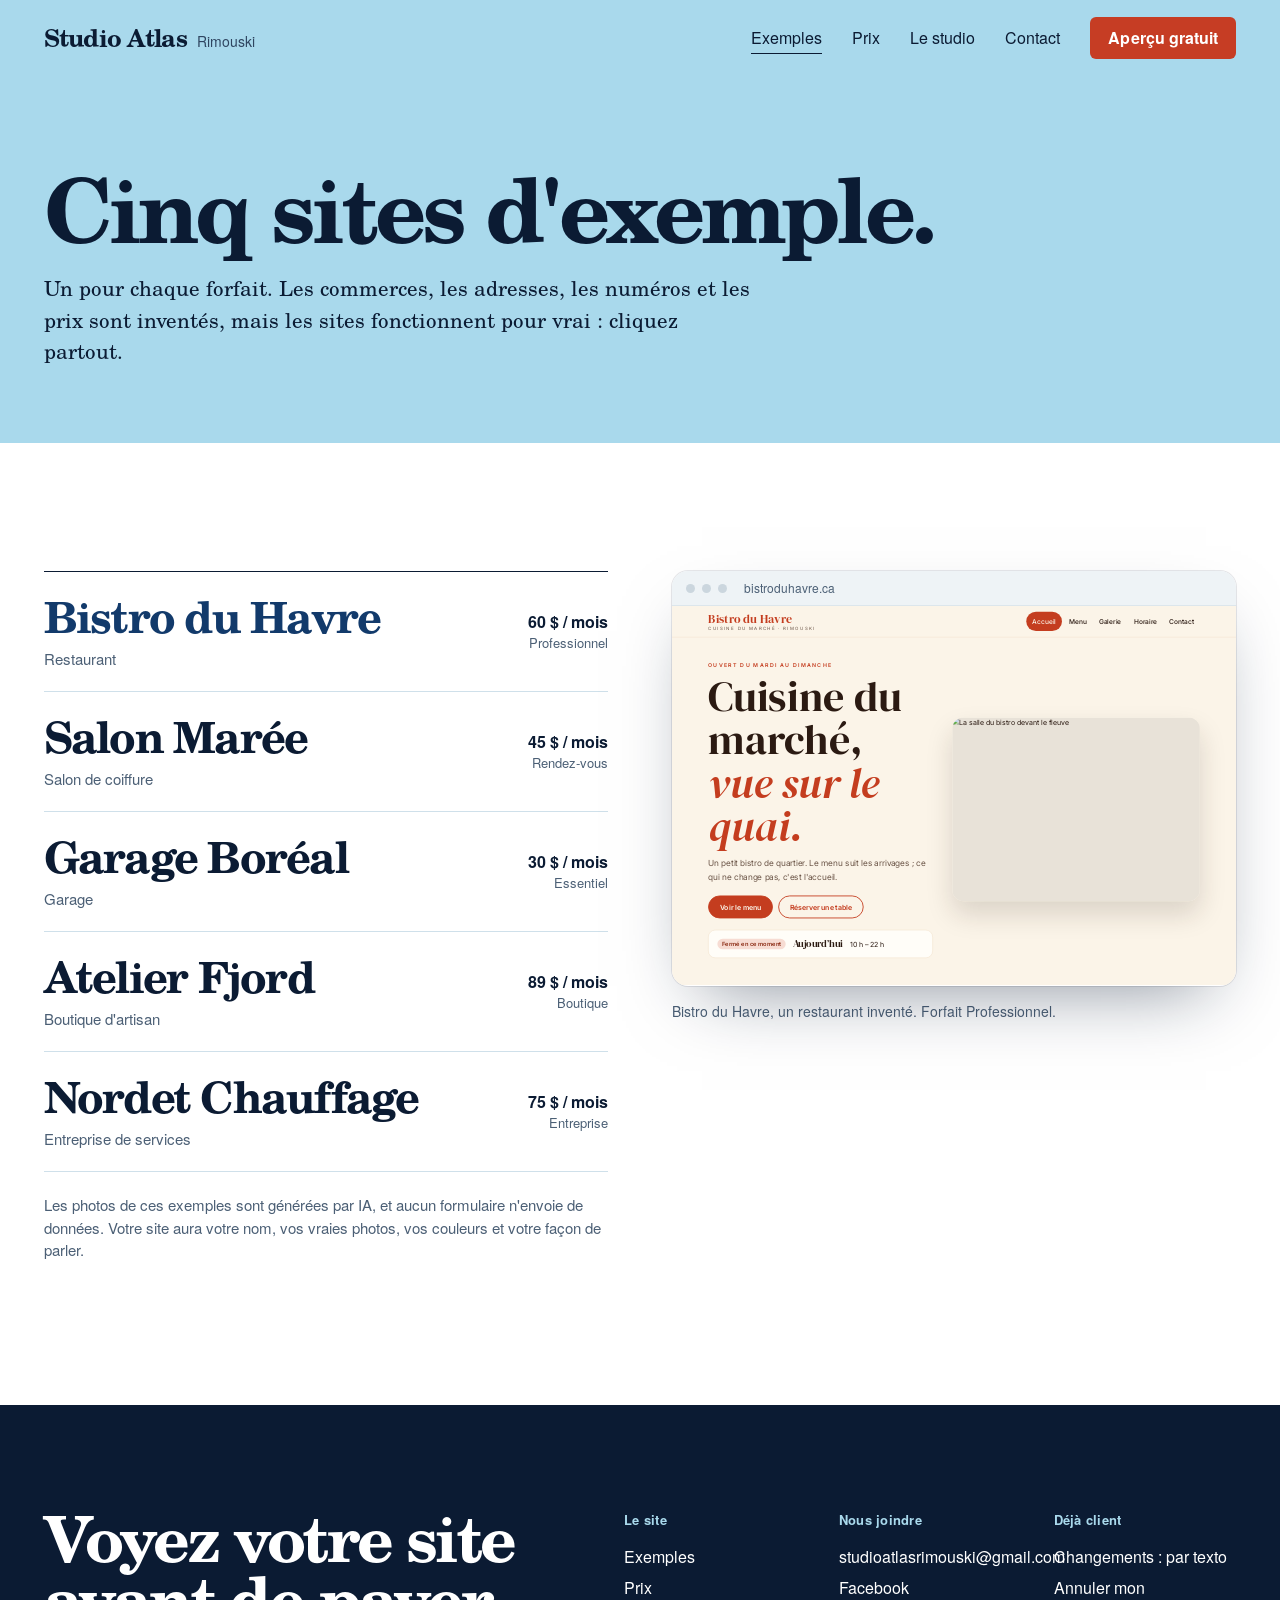
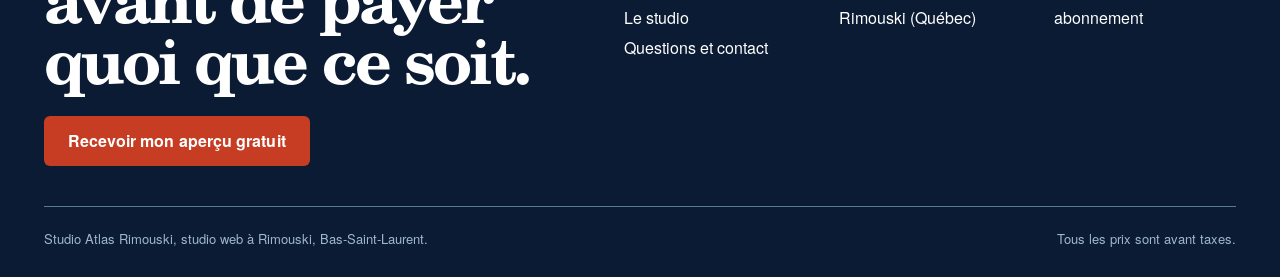
==== commit fa3911e0: "Exemples : vraies photos à la place des dessins, et fin de la génération IA Co-Authored-By: Claude O" ====
--- a/exemples/index.html
+++ b/exemples/index.html
@@ -50,7 +50,7 @@
   <p class="cap ix-cap"></p>
  </div>
 </div>
- <p class="ix-note">Aucun formulaire n'envoie de données et aucun paiement n'est possible dans ces exemples. Votre site aura votre nom, vos photos, vos couleurs et votre façon de parler.</p>
+ <p class="ix-note">Les photos de ces exemples sont générées par IA, et aucun formulaire n'envoie de données. Votre site aura votre nom, vos vraies photos, vos couleurs et votre façon de parler.</p>
 </div></section>
 
 </main>
